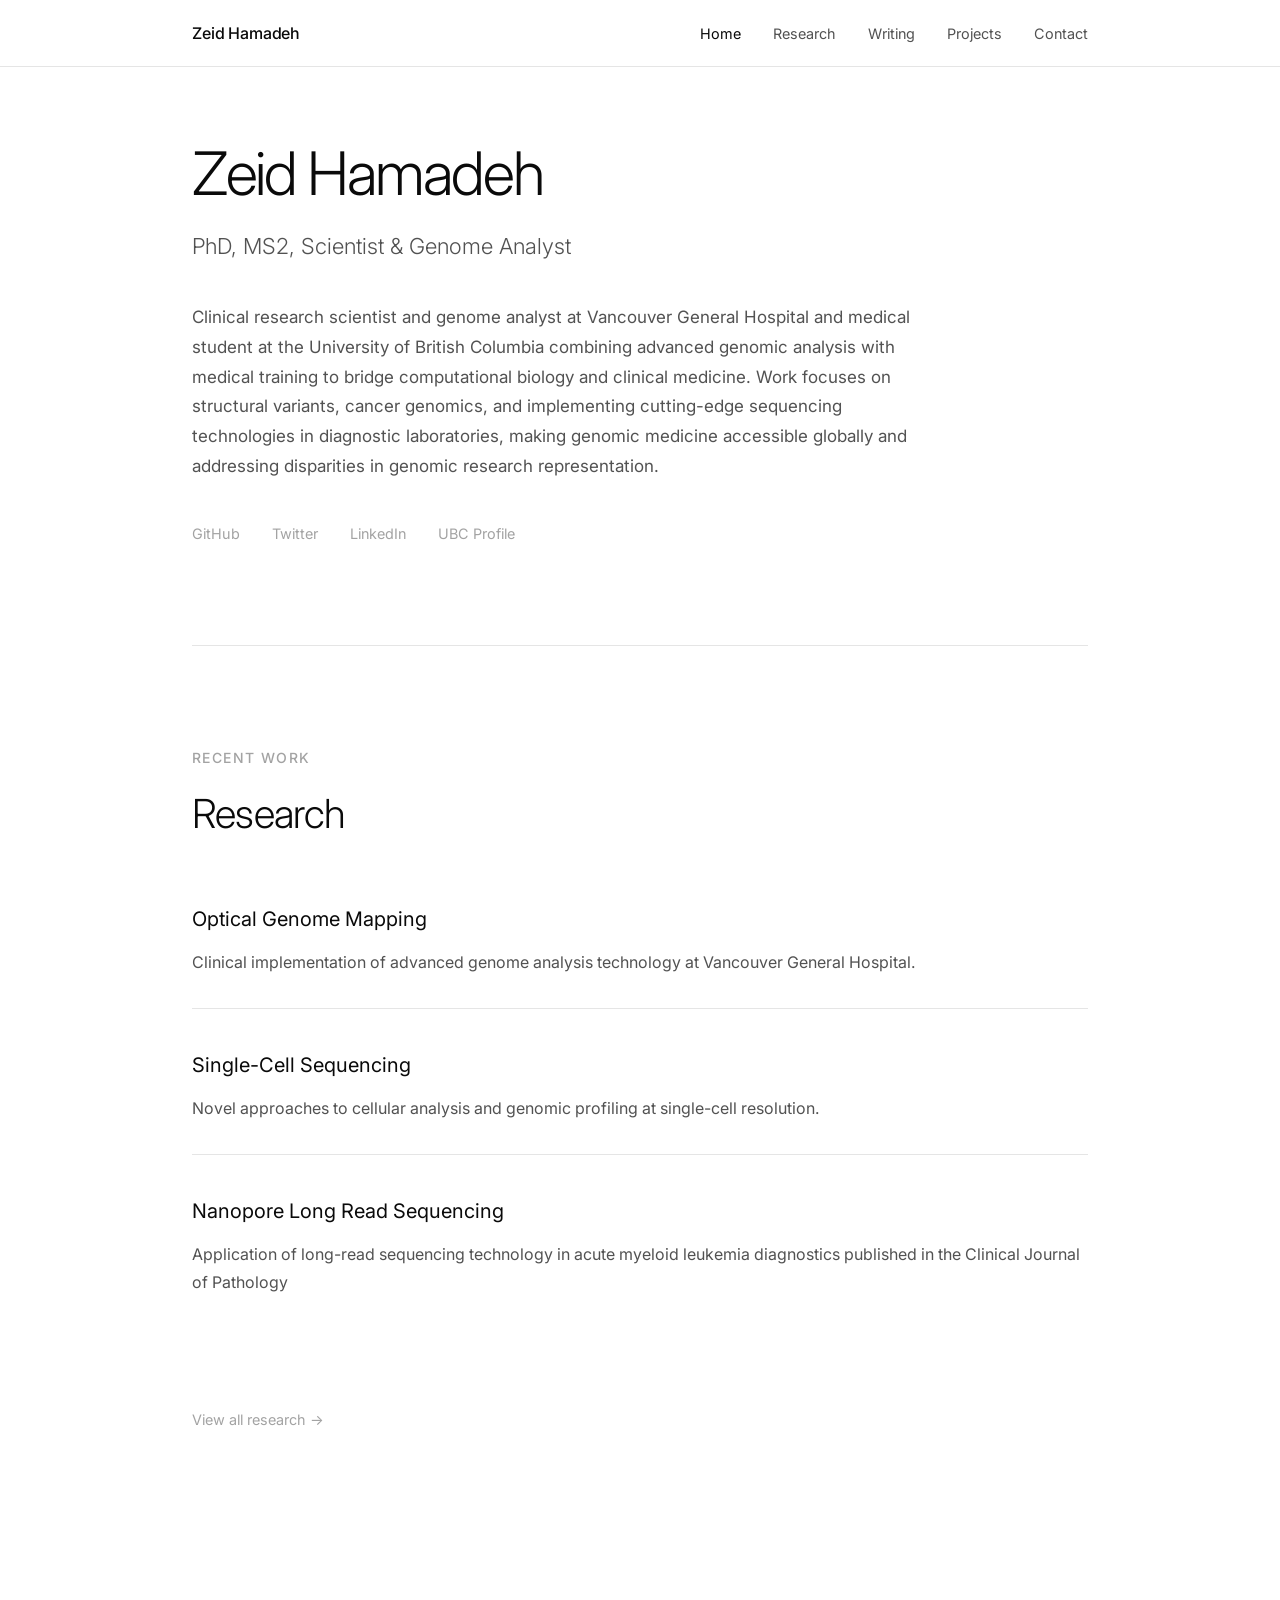
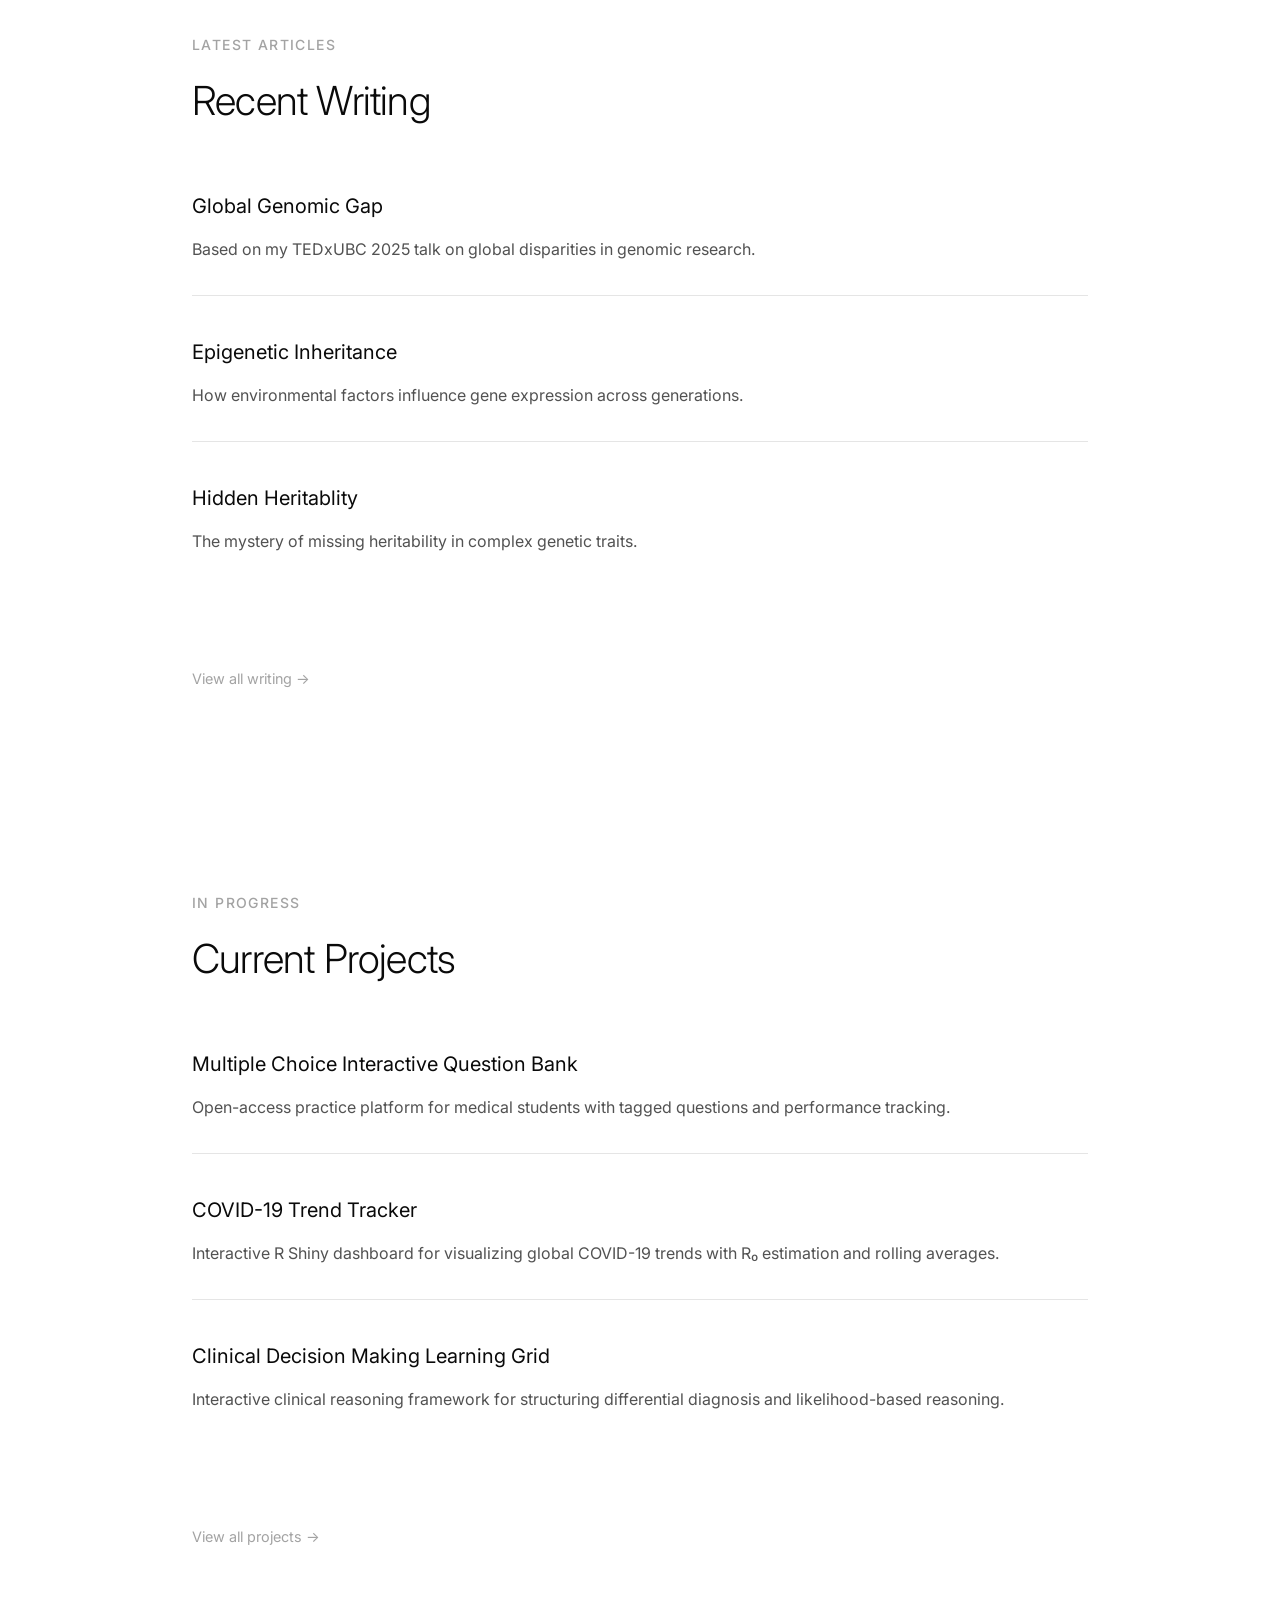
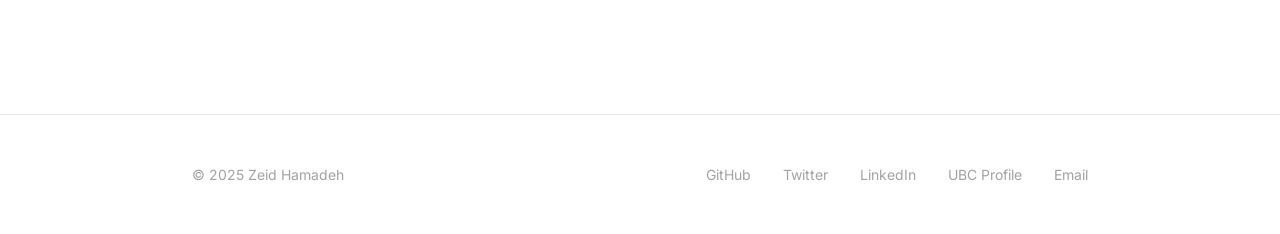
==== index.html @ 9c04bc07 "Publish: add image, citation, pretty URL" ====
<!DOCTYPE html>
<html lang="en">
<head>
    <meta charset="UTF-8">
    <meta name="viewport" content="width=device-width, initial-scale=1.0">
    <title>Zeid Hamadeh - Genomics & Medicine</title>
    <meta name="description" content="PhD, MS2, Clinical Scientist and Genome Analyst">
    
    <link rel="preconnect" href="https://fonts.googleapis.com">
    <link rel="preconnect" href="https://fonts.gstatic.com" crossorigin>
    <link href="https://fonts.googleapis.com/css2?family=Inter:wght@300;400;500;600&display=swap" rel="stylesheet">
    <link rel="icon" type="image/x-icon" href="images/favicon.ico">

    <style>
        * {
            margin: 0;
            padding: 0;
            box-sizing: border-box;
        }

        :root {
            --text-primary: #0a0a0a;
            --text-secondary: #525252;
            --text-tertiary: #a3a3a3;
            --border: #e5e5e5;
            --bg: #ffffff;
            --bg-secondary: #fafafa;
            --accent: #0a0a0a;
        }

        html {
            scroll-behavior: smooth;
        }

        body {
            font-family: 'Inter', -apple-system, BlinkMacSystemFont, sans-serif;
            line-height: 1.65;
            color: var(--text-primary);
            background: var(--bg);
            -webkit-font-smoothing: antialiased;
        }

        ::selection {
            background: var(--text-primary);
            color: var(--bg);
        }

        /* Navigation */
        nav {
            position: fixed;
            top: 0;
            width: 100%;
            background: rgba(255, 255, 255, 0.9);
            backdrop-filter: blur(20px);
            border-bottom: 1px solid var(--border);
            z-index: 1000;
            transition: all 0.3s ease;
        }

        .nav-container {
            max-width: 960px;
            margin: 0 auto;
            padding: 1.25rem 2rem;
            display: flex;
            justify-content: space-between;
            align-items: center;
        }

        .logo {
            font-weight: 500;
            font-size: 1rem;
            color: var(--text-primary);
            text-decoration: none;
            letter-spacing: -0.01em;
            opacity: 0;
            transition: opacity 0.3s ease;
        }

        .logo.visible {
            opacity: 1;
        }

        .nav-links {
            display: flex;
            gap: 2rem;
            list-style: none;
        }

        .nav-links a {
            color: var(--text-secondary);
            text-decoration: none;
            font-size: 0.9rem;
            font-weight: 400;
            transition: color 0.2s ease;
        }

        .nav-links a:hover,
        .nav-links a.active {
            color: var(--text-primary);
        }

        /* Container */
        .container {
            max-width: 960px;
            margin: 0 auto;
            padding: 0 2rem;
        }

        /* Page Views */
        .page {
            display: none;
        }

        .page.active {
            display: block;
        }

        /* Hero */
        .hero {
            padding: 140px 0 100px;
            border-bottom: 1px solid var(--border);
        }

        .hero h1 {
            font-size: 3.75rem;
            font-weight: 300;
            line-height: 1.1;
            margin-bottom: 1.5rem;
            letter-spacing: -0.04em;
            color: var(--text-primary);
        }

        .hero .subtitle {
            font-size: 1.375rem;
            color: var(--text-secondary);
            font-weight: 300;
            margin-bottom: 2.5rem;
            line-height: 1.5;
        }

        .hero .bio {
            font-size: 1.0625rem;
            color: var(--text-secondary);
            line-height: 1.75;
            max-width: 720px;
        }

        .hero .bio p {
            margin-bottom: 1.25rem;
        }

        /* Links */
        .links {
            margin-top: 2.5rem;
            display: flex;
            gap: 2rem;
            flex-wrap: wrap;
        }

        .links a {
            color: var(--text-tertiary);
            text-decoration: none;
            font-size: 0.9rem;
            font-weight: 400;
            transition: color 0.2s ease;
            position: relative;
        }

        .links a::after {
            content: '';
            position: absolute;
            bottom: -2px;
            left: 0;
            width: 0;
            height: 1px;
            background: var(--text-primary);
            transition: width 0.2s ease;
        }

        .links a:hover {
            color: var(--text-primary);
        }

        .links a:hover::after {
            width: 100%;
        }

        /* Section */
        .section {
            padding: 100px 0;
        }

        .section-header {
            margin-bottom: 3.5rem;
        }

        .section-title {
            font-size: 0.875rem;
            font-weight: 500;
            text-transform: uppercase;
            letter-spacing: 0.1em;
            color: var(--text-tertiary);
            margin-bottom: 0.75rem;
        }

        .section-subtitle {
            font-size: 2.5rem;
            font-weight: 300;
            color: var(--text-primary);
            letter-spacing: -0.02em;
        }

        /* Items List */
        .items-list {
            display: flex;
            flex-direction: column;
            gap: 4rem;
        }

        .item {
            padding-bottom: 3rem;
            border-bottom: 1px solid var(--border);
        }

        .item:last-child {
            border-bottom: none;
        }

        .item-meta {
            font-size: 0.8125rem;
            color: var(--text-tertiary);
            margin-bottom: 1rem;
            font-weight: 500;
            letter-spacing: 0.02em;
        }

        .item h3 {
            font-size: 1.5rem;
            font-weight: 400;
            margin-bottom: 1rem;
            letter-spacing: -0.01em;
        }

        .item h3 a {
            color: var(--text-primary);
            text-decoration: none;
            transition: color 0.2s ease;
        }

        .item h3 a:hover {
            color: var(--text-secondary);
        }

        .item p {
            color: var(--text-secondary);
            line-height: 1.75;
            margin-bottom: 0.75rem;
        }

        .additional-info {
            color: var(--text-tertiary);
            font-size: 0.9375rem;
        }

        /* Media embeds */
        .project-media {
            margin-top: 1.5rem;
            display: flex;
            flex-direction: column;
            gap: 1rem;
        }

        .project-media img {
            width: 100%;
            max-width: 100%;
            height: auto;
            border: 1px solid var(--border);
            border-radius: 4px;
        }

        .project-media video {
            width: 100%;
            max-width: 100%;
            border: 1px solid var(--border);
            border-radius: 4px;
        }

        .media-link {
            display: inline-block;
            color: var(--text-tertiary);
            text-decoration: none;
            font-size: 0.875rem;
            margin-top: 0.5rem;
            transition: color 0.2s ease;
        }

        .media-link:hover {
            color: var(--text-primary);
        }

        /* Preview List */
        .preview-list {
            display: flex;
            flex-direction: column;
            gap: 2.5rem;
            margin-bottom: 3rem;
        }

        .preview-item {
            padding-bottom: 2rem;
            border-bottom: 1px solid var(--border);
        }

        .preview-item:last-child {
            border-bottom: none;
        }

        .preview-item h3 {
            font-size: 1.25rem;
            font-weight: 400;
            margin-bottom: 0.75rem;
        }

        .preview-item h3 a {
            color: var(--text-primary);
            text-decoration: none;
            transition: color 0.2s ease;
        }

        .preview-item h3 a:hover {
            color: var(--text-secondary);
        }

        .preview-item p {
            color: var(--text-secondary);
            line-height: 1.75;
        }

        .view-all {
            display: inline-block;
            color: var(--text-tertiary);
            text-decoration: none;
            font-size: 0.9rem;
            transition: color 0.2s ease;
            margin-top: 2rem;
        }

        .view-all:hover {
            color: var(--text-primary);
        }

        /* Footer */
        footer {
            border-top: 1px solid var(--border);
            padding: 3rem 0;
            margin-top: 4rem;
        }

        footer .container {
            display: flex;
            justify-content: space-between;
            align-items: center;
        }

        footer p {
            color: var(--text-tertiary);
            font-size: 0.875rem;
        }

        .footer-links {
            display: flex;
            gap: 2rem;
        }

        .footer-links a {
            color: var(--text-tertiary);
            text-decoration: none;
            font-size: 0.875rem;
            transition: color 0.2s ease;
        }

        .footer-links a:hover {
            color: var(--text-primary);
        }

        /* Responsive */
        @media (max-width: 768px) {
            .nav-container {
                flex-direction: column;
                gap: 1rem;
            }

            .hero h1 {
                font-size: 2.5rem;
            }

            .hero .subtitle {
                font-size: 1.125rem;
            }

            .section-subtitle {
                font-size: 2rem;
            }

            footer .container {
                flex-direction: column;
                gap: 1.5rem;
                text-align: center;
            }

            .footer-links {
                flex-wrap: wrap;
                justify-content: center;
            }
        }
    </style>
</head>
<body>
    <!-- Navigation -->
    <nav>
        <div class="nav-container">
            <a href="#" onclick="showPage('home')" class="logo" id="navLogo">Zeid Hamadeh</a>
            <ul class="nav-links">
                <li><a href="#" onclick="showPage('home')" class="active">Home</a></li>
                <li><a href="#" onclick="showPage('research')">Research</a></li>
                <li><a href="#" onclick="showPage('writing')">Writing</a></li>
                <li><a href="#" onclick="showPage('projects')">Projects</a></li>
                <li><a href="mailto:zeid.hamadeh@vch.ca">Contact</a></li>
            </ul>
        </div>
    </nav>

    <!-- Home Page -->
    <div id="homePage" class="page active">
        <div class="container">
            <section class="hero">
                <h1 id="mainTitle">Zeid Hamadeh</h1>
                <p class="subtitle">PhD, MS2, Scientist & Genome Analyst</p>
                
                <div class="bio">
                    <p>Clinical research scientist and genome analyst at Vancouver General Hospital and medical student at the University of British Columbia combining advanced genomic analysis with medical training to bridge computational biology and clinical medicine. Work focuses on structural variants, cancer genomics, and implementing cutting-edge sequencing technologies in diagnostic laboratories, making genomic medicine accessible globally and addressing disparities in genomic research representation.</p>
                </div>

                <div class="links">
                    <a href="https://github.com/zhamadeh" target="_blank">GitHub</a>
                    <a href="https://twitter.com/hamadeh_zeid" target="_blank">Twitter</a>
                    <a href="https://www.linkedin.com/in/zeid-hamadeh-0aa0a4137/" target="_blank">LinkedIn</a>
                    <a href="https://pathology.ubc.ca/2024/02/27/hamadeh-zeid/" target="_blank">UBC Profile</a>
                </div>
            </section>

            <section class="section">
                <div class="section-header">
                    <div class="section-title">Recent Work</div>
                    <h2 class="section-subtitle">Research</h2>
                </div>

                <div class="preview-list">
                    <div class="preview-item">
                        <h3><a href="projects/ogm-acute-leukemia.html">Optical Genome Mapping</a></h3>
                        <p>Clinical implementation of advanced genome analysis technology at Vancouver General Hospital.</p>
                    </div>
                    <div class="preview-item">
                        <h3><a href="projects/single-cell-sequencing.html">Single-Cell Sequencing</a></h3>
                        <p>Novel approaches to cellular analysis and genomic profiling at single-cell resolution.</p>
                    </div>
                    <div class="preview-item">
                        <h3><a href="https://www.flipbookserver.com/CJP-16-3" target="_blank">Nanopore Long Read Sequencing</a></h3>
                        <p>Application of long-read sequencing technology in acute myeloid leukemia diagnostics published in the Clinical Journal of Pathology</p>
                    </div>
                </div>

                <a href="#" onclick="showPage('research')" class="view-all">View all research →</a>
            </section>

            <section class="section">
                <div class="section-header">
                    <div class="section-title">Latest Articles</div>
                    <h2 class="section-subtitle">Recent Writing</h2>
                </div>

                <div class="preview-list">
                    <div class="preview-item">
                        <h3><a href="writing/global-genomic-gap.html">Global Genomic Gap</a></h3>
                        <p>Based on my TEDxUBC 2025 talk on global disparities in genomic research.</p>
                    </div>
                    <div class="preview-item">
                        <h3><a href="writing/epigenetic-inheritance.html">Epigenetic Inheritance</a></h3>
                        <p>How environmental factors influence gene expression across generations.</p>
                    </div>
                    <div class="preview-item">
                        <h3><a href="writing/hidden-heritability.html">Hidden Heritablity</a></h3>
                        <p>The mystery of missing heritability in complex genetic traits.</p>
                    </div>
                </div>

                <a href="#" onclick="showPage('writing')" class="view-all">View all writing →</a>
            </section>

            <section class="section">
                <div class="section-header">
                    <div class="section-title">In Progress</div>
                    <h2 class="section-subtitle">Current Projects</h2>
                </div>

                <div class="preview-list">
                    <div class="preview-item">
                        <h3><a href="#" onclick="showPage('projects')">Multiple Choice Interactive Question Bank</a></h3>
                        <p>Open-access practice platform for medical students with tagged questions and performance tracking.</p>
                    </div>

                    <div class="preview-item">
                        <h3><a href="#" onclick="showPage('projects')">COVID-19 Trend Tracker</a></h3>
                        <p>Interactive R Shiny dashboard for visualizing global COVID-19 trends with R₀ estimation and rolling averages.</p>
                    </div>

                    <div class="preview-item">
                        <h3><a href="#" onclick="showPage('projects')">Clinical Decision Making Learning Grid</a></h3>
                        <p>Interactive clinical reasoning framework for structuring differential diagnosis and likelihood-based reasoning.</p>
                    </div>
                </div>

                <a href="#" onclick="showPage('projects')" class="view-all">View all projects →</a>
            </section>

        </div>
    </div>

    <!-- Research Page -->
    <div id="researchPage" class="page">
        <div class="container">
            <section class="section">
                <div class="section-header">
                    <div class="section-title">Publications</div>
                    <h2 class="section-subtitle">Research</h2>
                </div>

                <div class="items-list">
                    <div class="item">
                        <div class="item-meta">Clinical Project · Current</div>
                        <h3><a href="projects/ogm-acute-leukemia.html">Optical Genome Mapping</a></h3>
                        <p>Clinical implementation of advanced genome analysis technology for structural variant detection.</p>
                        <p class="additional-info">Leading the clinical integration of optical genome mapping (OGM) technology at Vancouver General Hospital. This cutting-edge approach enables comprehensive detection of structural variants, providing insights that traditional sequencing methods may miss in cancer diagnostics and genetic disease evaluation.</p>
                    </div>

                    <div class="item">
                        <div class="item-meta">Clinical Journal of Pathology · 2024 </div>
                        <h3><a href="https://www.flipbookserver.com/CJP-16-3" target="_blank">Nanopore Sequencing in AML</a></h3>
                        <p>Application of long-read sequencing technology in acute myeloid leukemia diagnostics.</p>
                        <p class="additional-info">Clinical implementation of nanopore sequencing for rapid detection of genomic alterations in AML, demonstrating potential for real-time diagnostics and treatment planning.</p>
                    </div>

                    <div class="item">
                        <div class="item-meta">Genome Research · 2024</div>
                        <h3><a href="https://pubmed.ncbi.nlm.nih.gov/39638560/" target="_blank">HPV Integration and Cancer Genome Regulation</a></h3>
                        <p>Long-read sequencing of cervical cancer genomes reveals diverse HPV integration architectures and allele-specific effects on gene regulation.</p>
                        <p class="additional-info">
                            This work identifies structural classes of HPV-human genomic rearrangements, shows how integration configuration and methylation status shape local chromatin, and demonstrates widespread cis effects on gene expression surrounding the integrated allele.
                        </p>
                    </div>

                    <div class="item">
                        <div class="item-meta">Cell Reports Methods · 2021</div>
                        <h3><a href="projects/single-cell-sequencing.html">Single-Cell Sequencing</a></h3>
                        <p>Novel approaches to cellular analysis and genomic profiling at single-cell resolution.</p>
                        <p class="additional-info">This work presents innovative methodologies for analyzing genomic data at the single-cell level, enabling more precise characterization of cellular heterogeneity in cancer and other complex diseases.</p>
                    </div>

                    <div class="item">
                        <div class="item-meta">Frontiers in Cell and Developmental Biology · 2020</div>
                        <h3><a href="https://www.frontiersin.org/articles/10.3389/fcell.2020.00324/full" target="_blank">DNA Repair in Hereditary Cancer</a></h3>
                        <p>Investigating mechanisms of genome stability in cancer predisposition syndromes.</p>
                        <p class="additional-info">Research focused on understanding how defects in DNA repair pathways contribute to hereditary cancer susceptibility, with implications for genetic counseling and targeted therapies.</p>
                    </div>

                    <div class="item">
                        <div class="item-meta">Genomics · 2022</div>
                        <h3><a href="https://www.sciencedirect.com/science/article/abs/pii/S1046202322001025" target="_blank">Genome Instability in Cancer</a></h3>
                        <p>Understanding genomic alterations driving cancer development and progression.</p>
                        <p class="additional-info">Comprehensive analysis of chromosomal instability patterns in cancer genomes, identifying key mechanisms that drive tumor evolution and therapeutic resistance.</p>
                    </div>

                    <div class="item">
                        <div class="item-meta">PhD Thesis · UBC · 2024</div>
                        <h3><a href="https://open.library.ubc.ca/soa/cIRcle/collections/ubctheses/24/items/1.0421419" target="_blank">
                                The Role of RECQL5 Helicase in Suppressing Genome Instability</a></h3>
                        <p>Investigating how loss of RECQL5 leads to increased genome instability through elevated sister chromatid exchanges and double-strand breaks.</p>
                        <p class="additional-info">
                            Demonstrates that RECQL5 prevents inappropriate recombination at G-quadruplex–rich transcribed genomic regions.
                        </p>
                    </div>

                </div>
            </section>
        </div>
    </div>

    <!-- Writing Page -->
    <div id="writingPage" class="page">
        <div class="container">
            <section class="section">
                <div class="section-header">
                    <div class="section-title">Articles</div>
                    <h2 class="section-subtitle">Science Writing</h2>
                </div>

                <div class="items-list">
                    <div class="item">
                        <div class="item-meta">Genomics · Global Health · TEDxUBC 2025</div>
                        <h3><a href="writing/global-genomic-gap.html">Global Genomic Gap</a></h3>
                        <p>Addressing disparities in genomic research and the need for diverse representation in genetic databases.</p>
                        <p class="additional-info">Based on my TEDxUBC 2025 talk. An exploration of how the lack of diversity in genomic datasets creates health inequities and limits the potential of precision medicine for underrepresented populations worldwide.</p>
                    </div>

                    <div class="item">
                        <div class="item-meta">Epigenetics · Inheritance · 2021</div>
                        <h3><a href="writing/epigenetic-inheritance.html">Epigenetic Inheritance</a></h3>
                        <p>Exploring how environmental factors influence gene expression across generations.</p>
                        <p class="additional-info">A deep dive into transgenerational epigenetic inheritance, examining how environmental exposures can leave lasting molecular marks that affect descendants.</p>
                    </div>

                    <div class="item">
                        <div class="item-meta">Genetics · Heritability · 2020</div>
                        <h3><a href="writing/epigenetic-inheritance.html">Epigenetic Inheritance</a></h3>
                        <p>Unraveling the mystery of missing heritability in complex genetic traits.</p>
                        <p class="additional-info">Investigating why genome-wide association studies often fail to explain the full heritability of complex traits, and what this means for our understanding of genetics.</p>
                    </div>

                    <div class="item">
                        <div class="item-meta">Molecular Biology · 2019</div>
                        <h3><a href="writing/dna-repair.html">DNA Repair</a></h3>
                        <p>Understanding the molecular mechanisms that maintain genome integrity.</p>
                        <p class="additional-info">An overview of DNA repair pathways and their critical role in preventing mutations, aging, and cancer development.</p>
                    </div>

                    <div class="item">
                        <div class="item-meta">Oncology · 2016</div>
                        <h3><a href="writing/cancer.html">Cancer</a></h3>
                        <p>Insights into cancer biology, genomics, and the evolution of malignancies.</p>
                        <p class="additional-info">A comprehensive look at cancer as an evolutionary process, examining how tumors develop, adapt, and resist treatment through genomic changes.</p>
                    </div>
                </div>
            </section>
        </div>
    </div>

    <!-- Projects Page -->
    <div id="projectsPage" class="page">
        <div class="container">
            <section class="section">
                <div class="section-header">
                    <div class="section-title">Development</div>
                    <h2 class="section-subtitle">Projects</h2>
                </div>

                <div class="items-list">
                    <div class="item">
                        <div class="item-meta">Educational Tool · Current</div>
                        <h3><a href="https://med421-midterm-practice-bank.vercel.app" target="_blank">MCQ Question Bank</a></h3>
                        <p>Interactive multiple-choice question bank designed for medical education and exam preparation.</p>
                        <p class="additional-info">A comprehensive web-based platform for creating, organizing, and practicing medical multiple-choice questions. Features include custom question sets, performance tracking, and detailed explanations for each answer. Built to support medical students in their preparation for board examinations and clinical assessments.</p>
                        
                        <div class="project-media">
                            <video controls>
                                <source src="mcq-bank-compressed.mp4" type="video/mp4">
                                Your browser does not support the video tag. <a href="mcq-bank-compressed.mp4">Download video</a>
                            </video>
                            <span class="media-link">Demo video of the MCQ Question Bank interface · <a href="https://med421-midterm-practice-bank.vercel.app" target="_blank">Launch App →</a></span>
                        </div>
                    </div>

                    <div class="item">
                        <div class="item-meta">Data Visualization · R Shiny · 2020</div>
                        <h3><a href="https://zhamadeh.github.io/covid-growth-tracker/" target="_blank">COVID-19 Trend Tracker</a></h3>
                        <p>An interactive Shiny web app built in R to visualize global and country-level COVID-19 trends using WHO / Our World in Data datasets.</p>
                        <p class="additional-info">The dashboard dynamically displays new cases, deaths, and testing trends with rolling averages and per-capita normalization. Features include an R₀ estimator based on user-defined serial intervals and recent growth rates, automatic highlighting of periods with steep case surges, customizable filters for countries, metrics, and time windows, and global baseline comparison for contextual reference. Designed for clarity and accessibility, the app lets users explore how outbreaks evolved over time while keeping visuals clean, responsive, and data-driven.</p>
                        
                        <div class="project-media">
                            <video controls>
                                <source src="covid-tracker.mp4" type="video/mp4">
                                Your browser does not support the video tag. <a href="covid-tracker.mp4">Download video</a>
                            </video>
                            <span class="media-link">Demo video of the COVID-19 Trend Tracker interface · <a href="https://zhamadeh.github.io/covid-growth-tracker/" target="_blank">Launch App →</a></span>
                        </div>
                    </div>

                    <div class="item">
                        <div class="item-meta">Educational Tool · Current</div>
                        <h3><a href="https://cdm-grid.vercel.app" target="_blank">CDM Grid</a></h3>
                        <p>Clinical Decision-Making Grid for systematic differential diagnosis in movement disorders.</p>
                        <p class="additional-info">An interactive diagnostic framework that organizes clinical findings, supporting evidence, and opposing evidence in a structured grid format. This educational tool helps medical students systematically evaluate diagnoses by weighing likelihood scores against supporting and opposing clinical features. Particularly useful for learning about complex cases involving neurological conditions like Parkinson's disease, multiple system atrophy, and stroke.</p>
                        
                        <div class="project-media">
                            <img src="Screenshot 2025-10-22 at 7.16.00 AM.png" alt="CDM Grid interface showing movement disorders diagnosis">
                            <span class="media-link">Screenshot of the CDM Grid interface for movement disorders · <a href="https://cdm-grid.vercel.app" target="_blank">Launch App →</a></span>
                        </div>
                    </div>
                </div>
            </section>
        </div>
    </div>

    <!-- Footer -->
    <footer id="contact">
        <div class="container">
            <p>© 2025 Zeid Hamadeh</p>
            <div class="footer-links">
                <a href="https://github.com/zhamadeh" target="_blank">GitHub</a>
                <a href="https://twitter.com/hamadeh_zeid" target="_blank">Twitter</a>
                <a href="https://www.linkedin.com/in/zeid-hamadeh-0aa0a4137/" target="_blank">LinkedIn</a>
                <a href="https://pathology.ubc.ca/2024/02/27/hamadeh-zeid/" target="_blank">UBC Profile</a>
                <a href="mailto:zeid.hamadeh@vch.ca">Email</a>
            </div>
        </div>
    </footer>

    <script>
        // Show/hide logo based on scroll position
        const navLogo = document.getElementById('navLogo');
        const mainTitle = document.getElementById('mainTitle');

        function handleScroll() {
            if (document.getElementById('homePage').classList.contains('active')) {
                const titleRect = mainTitle.getBoundingClientRect();
                if (titleRect.bottom < 0) {
                    navLogo.classList.add('visible');
                } else {
                    navLogo.classList.remove('visible');
                }
            } else {
                navLogo.classList.add('visible');
            }
        }

        window.addEventListener('scroll', handleScroll);

        // Page navigation
        function showPage(pageName) {
            // Hide all pages
            document.querySelectorAll('.page').forEach(page => {
                page.classList.remove('active');
            });

            // Show selected page
            if (pageName === 'home') {
                document.getElementById('homePage').classList.add('active');
            } else if (pageName === 'research') {
                document.getElementById('researchPage').classList.add('active');
            } else if (pageName === 'writing') {
                document.getElementById('writingPage').classList.add('active');
            } else if (pageName === 'projects') {
                document.getElementById('projectsPage').classList.add('active');
            }

            // Update nav active state
            document.querySelectorAll('.nav-links a').forEach(link => {
                link.classList.remove('active');
            });
            if (event && event.target) {
                event.target.classList.add('active');
            }

            // Scroll to top
            window.scrollTo({ top: 0, behavior: 'smooth' });

            // Trigger scroll handler to show/hide logo
            setTimeout(handleScroll, 100);
        }

        // Initial check
        handleScroll();
    </script>
</body>
</html>
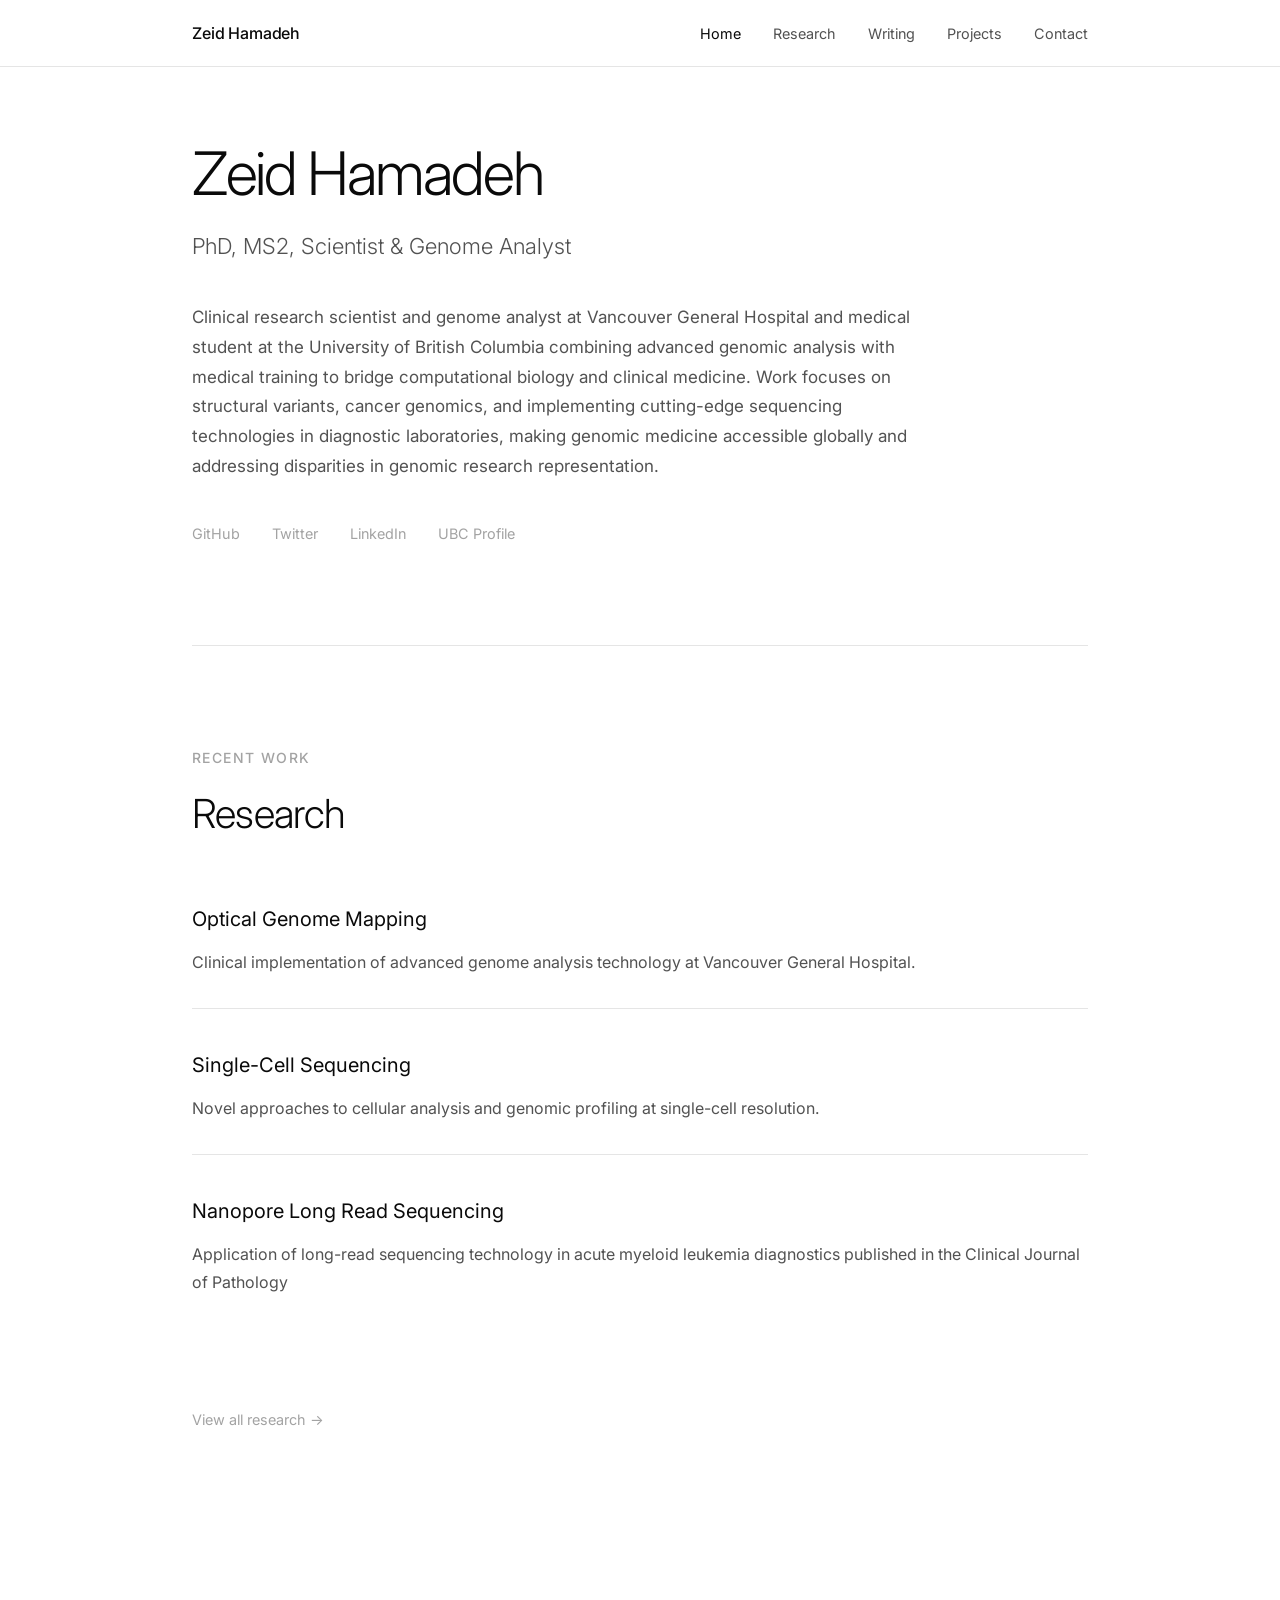
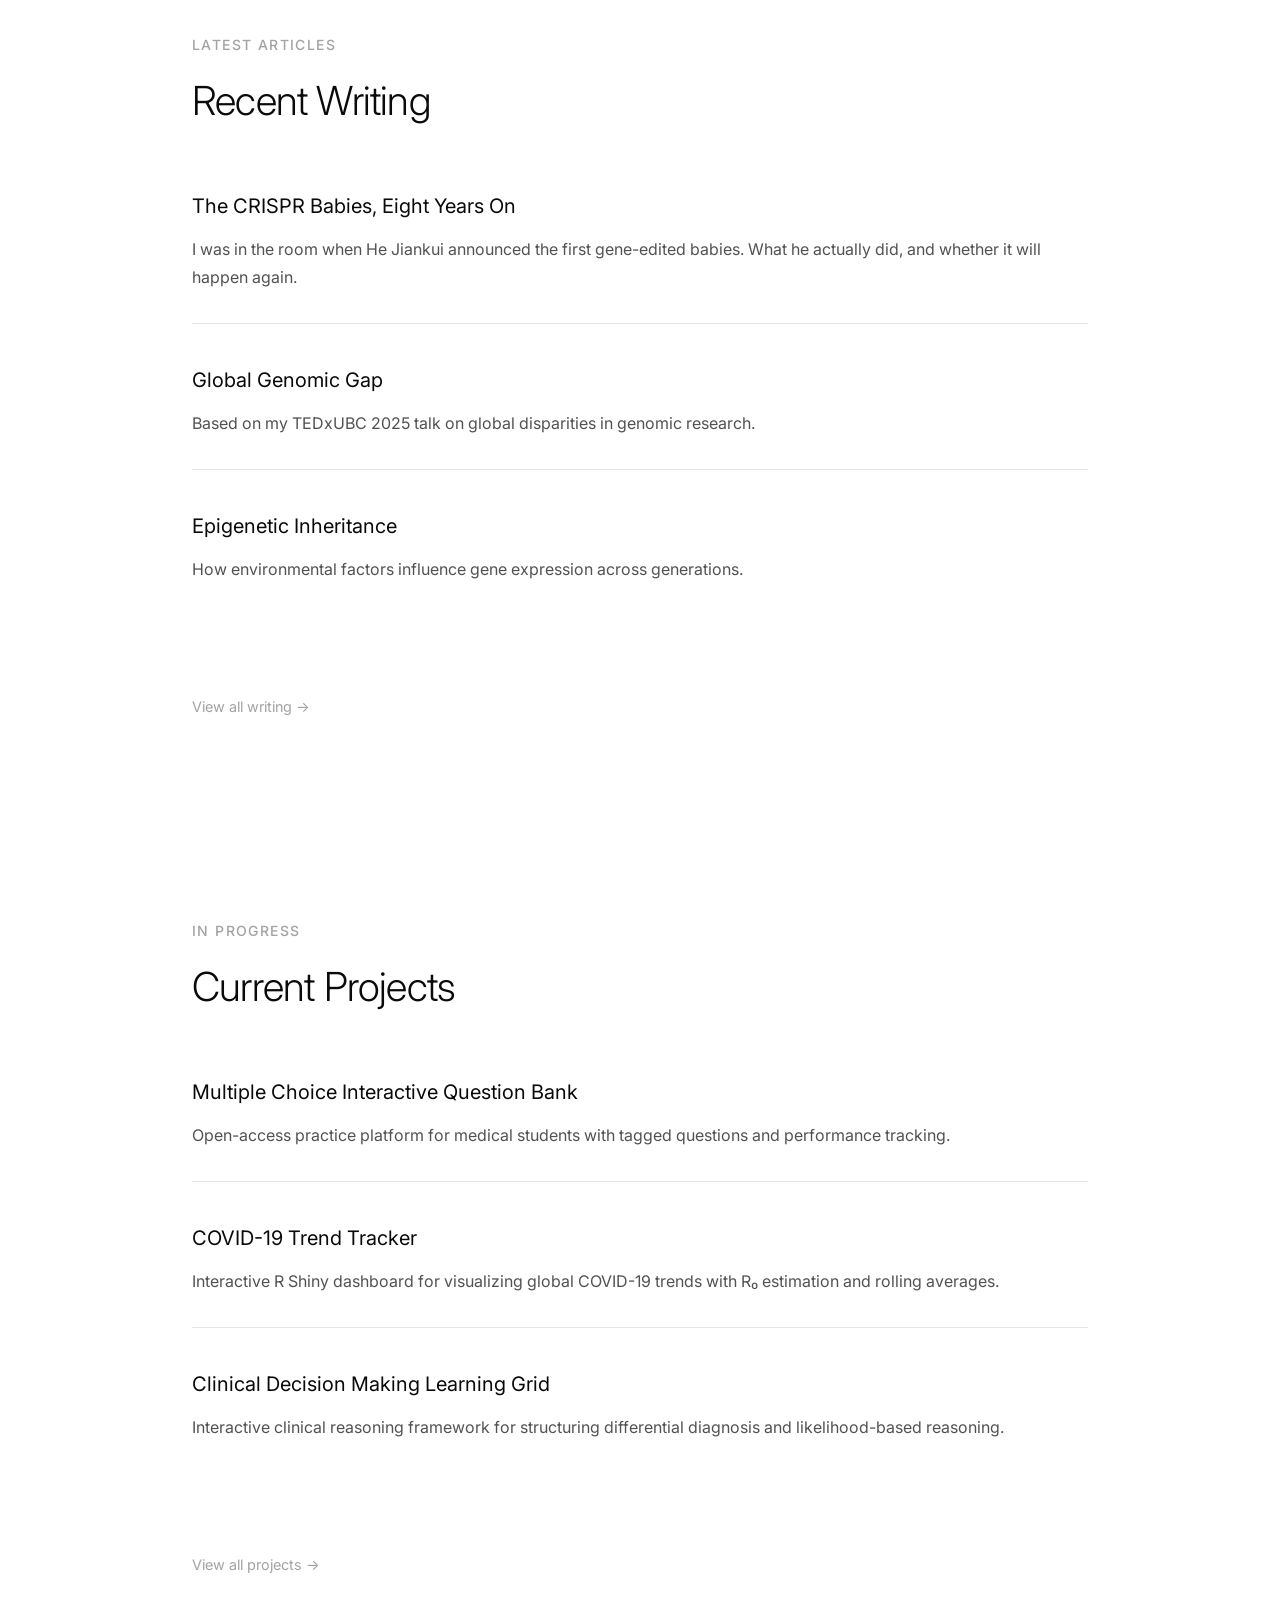
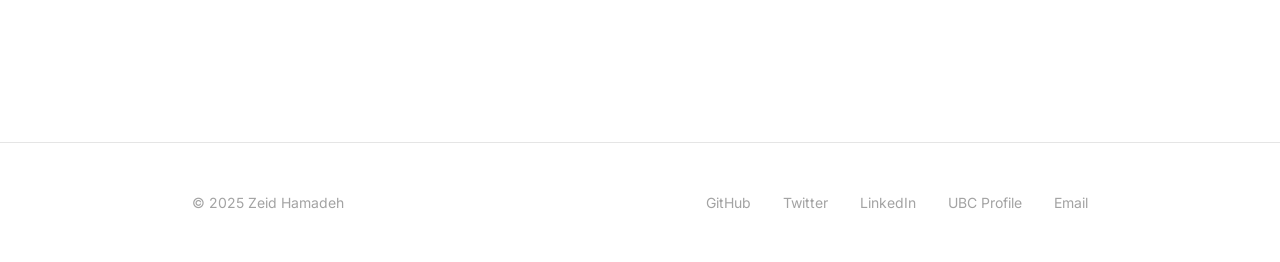
==== commit 5dd2a6a1: "Add CRISPR babies article New writing post on He Jiankui's 2018 germline editing, told from the Hong" ====
--- a/index.html
+++ b/index.html
@@ -425,7 +425,7 @@
                 <li><a href="#" onclick="showPage('research')">Research</a></li>
                 <li><a href="#" onclick="showPage('writing')">Writing</a></li>
                 <li><a href="#" onclick="showPage('projects')">Projects</a></li>
-                <li><a href="mailto:zeid.hamadeh@vch.ca">Contact</a></li>
+                <li><a href="mailto:zeid.hamadeh@ubc.ca">Contact</a></li>
             </ul>
         </div>
     </nav>
@@ -465,7 +465,7 @@
                         <p>Novel approaches to cellular analysis and genomic profiling at single-cell resolution.</p>
                     </div>
                     <div class="preview-item">
-                        <h3><a href="https://www.flipbookserver.com/CJP-16-3" target="_blank">Nanopore Long Read Sequencing</a></h3>
+                        <h3><a href="projects/nanopore-sequencing.html">Nanopore Long Read Sequencing</a></h3>
                         <p>Application of long-read sequencing technology in acute myeloid leukemia diagnostics published in the Clinical Journal of Pathology</p>
                     </div>
                 </div>
@@ -481,16 +481,16 @@
 
                 <div class="preview-list">
                     <div class="preview-item">
+                        <h3><a href="writing/crispr-babies.html">The CRISPR Babies, Eight Years On</a></h3>
+                        <p>I was in the room when He Jiankui announced the first gene-edited babies. What he actually did, and whether it will happen again.</p>
+                    </div>
+                    <div class="preview-item">
                         <h3><a href="writing/global-genomic-gap.html">Global Genomic Gap</a></h3>
                         <p>Based on my TEDxUBC 2025 talk on global disparities in genomic research.</p>
                     </div>
                     <div class="preview-item">
                         <h3><a href="writing/epigenetic-inheritance.html">Epigenetic Inheritance</a></h3>
                         <p>How environmental factors influence gene expression across generations.</p>
-                    </div>
-                    <div class="preview-item">
-                        <h3><a href="writing/hidden-heritability.html">Hidden Heritablity</a></h3>
-                        <p>The mystery of missing heritability in complex genetic traits.</p>
                     </div>
                 </div>
 
@@ -545,7 +545,7 @@
 
                     <div class="item">
                         <div class="item-meta">Clinical Journal of Pathology · 2024 </div>
-                        <h3><a href="https://www.flipbookserver.com/CJP-16-3" target="_blank">Nanopore Sequencing in AML</a></h3>
+                        <h3><a href="projects/nanopore-sequencing.html">Nanopore Sequencing in AML</a></h3>
                         <p>Application of long-read sequencing technology in acute myeloid leukemia diagnostics.</p>
                         <p class="additional-info">Clinical implementation of nanopore sequencing for rapid detection of genomic alterations in AML, demonstrating potential for real-time diagnostics and treatment planning.</p>
                     </div>
@@ -606,6 +606,13 @@
 
                 <div class="items-list">
                     <div class="item">
+                        <div class="item-meta">Genome Editing · Ethics · 2026</div>
+                        <h3><a href="writing/crispr-babies.html">The CRISPR Babies, Eight Years On</a></h3>
+                        <p>What He Jiankui actually did, why it was indefensible, and whether someone will try again.</p>
+                        <p class="additional-info">I was a graduate student in the audience in Hong Kong when He announced the twins. What the edits really were, why there was no medical need for them, and the start-ups now chasing edited babies.</p>
+                    </div>
+
+                    <div class="item">
                         <div class="item-meta">Genomics · Global Health · TEDxUBC 2025</div>
                         <h3><a href="writing/global-genomic-gap.html">Global Genomic Gap</a></h3>
                         <p>Addressing disparities in genomic research and the need for diverse representation in genetic databases.</p>
@@ -621,7 +628,7 @@
 
                     <div class="item">
                         <div class="item-meta">Genetics · Heritability · 2020</div>
-                        <h3><a href="writing/epigenetic-inheritance.html">Epigenetic Inheritance</a></h3>
+                        <h3><a href="writing/hidden-heritability.html">Hidden Heritablity</a></h3>
                         <p>Unraveling the mystery of missing heritability in complex genetic traits.</p>
                         <p class="additional-info">Investigating why genome-wide association studies often fail to explain the full heritability of complex traits, and what this means for our understanding of genetics.</p>
                     </div>
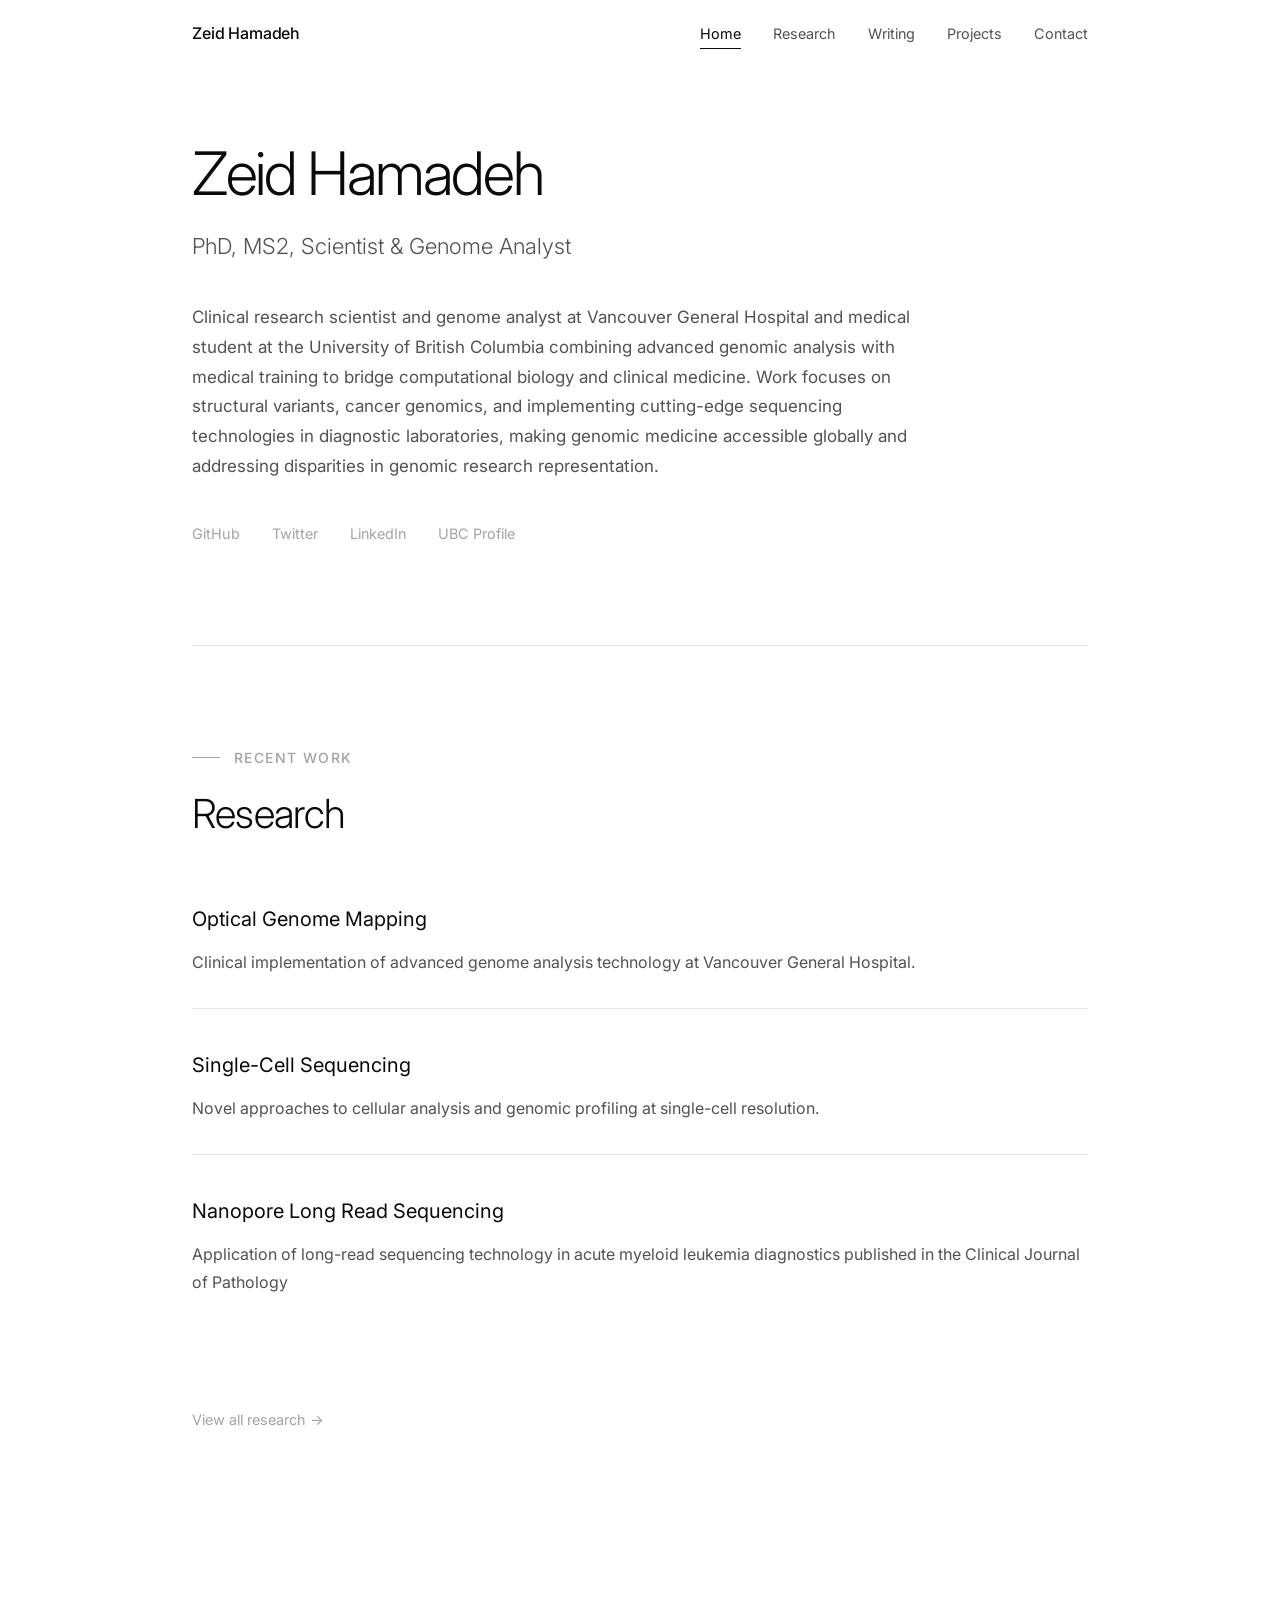
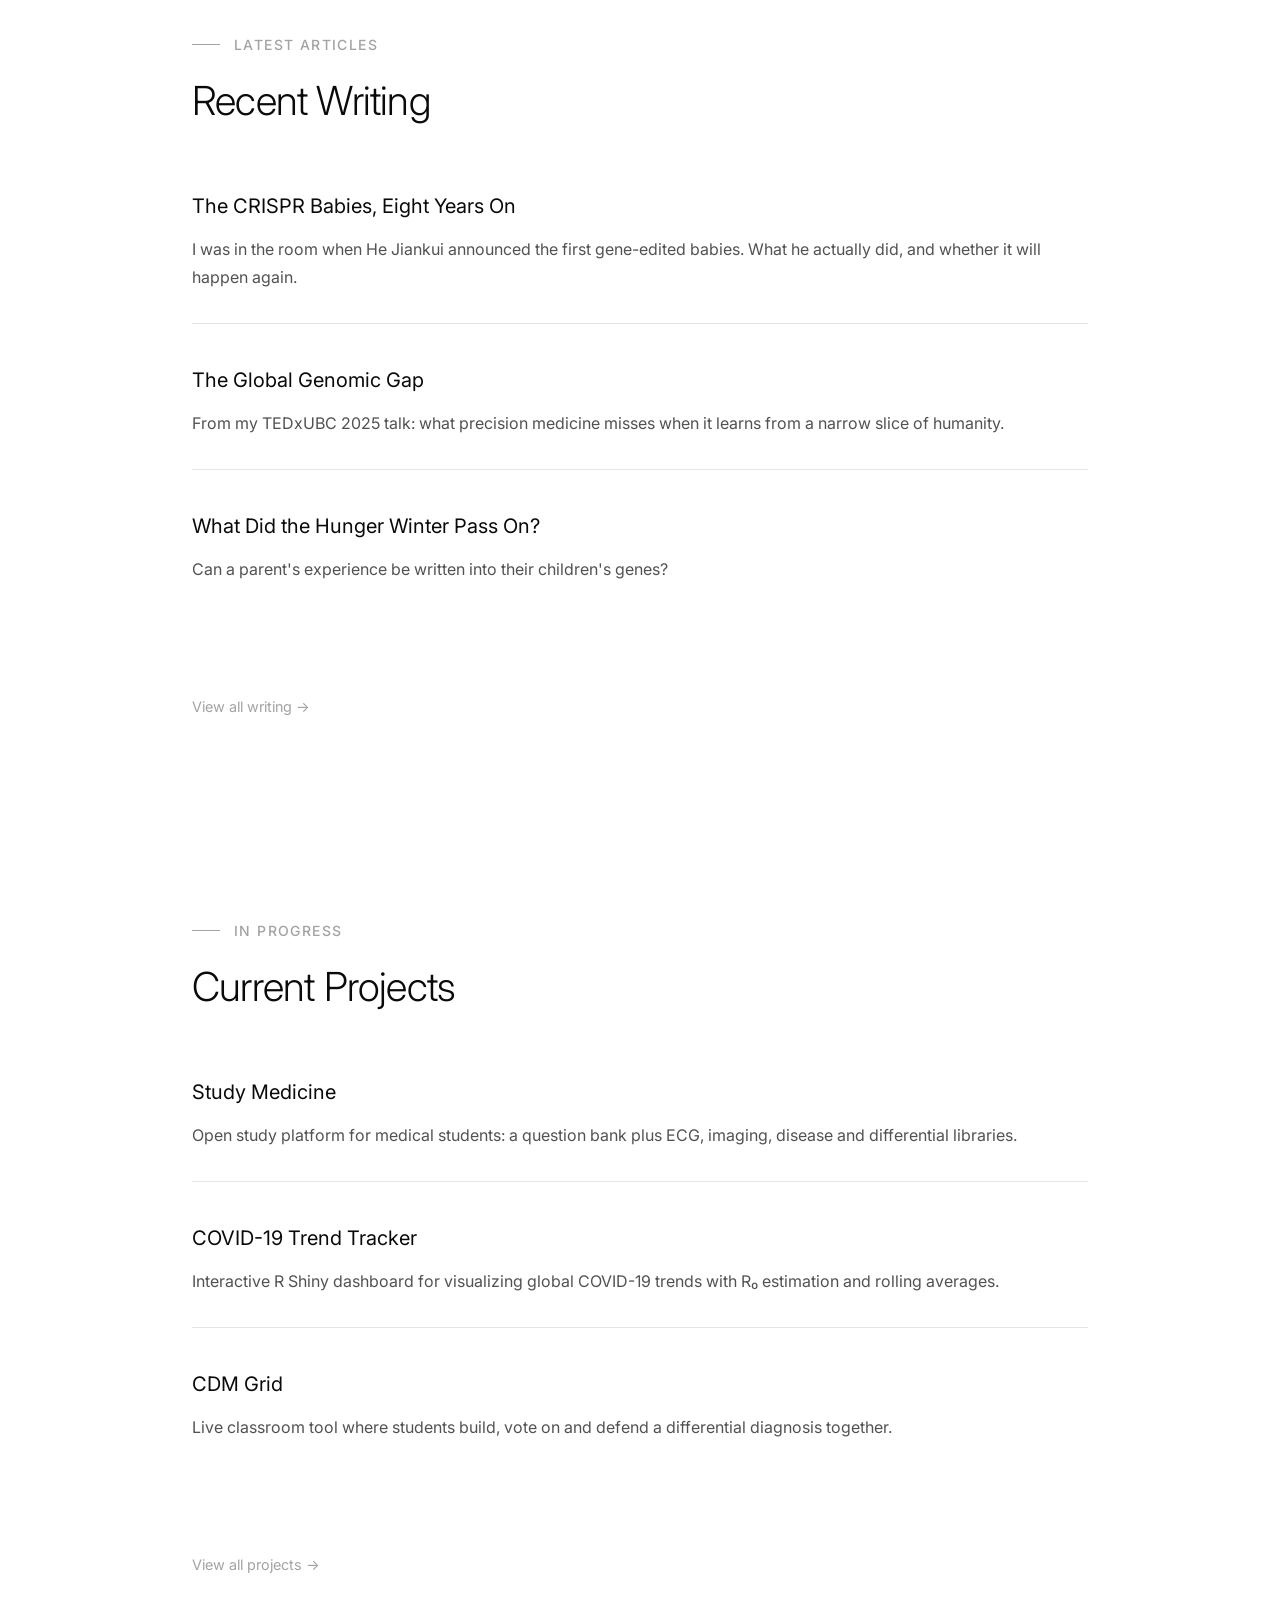
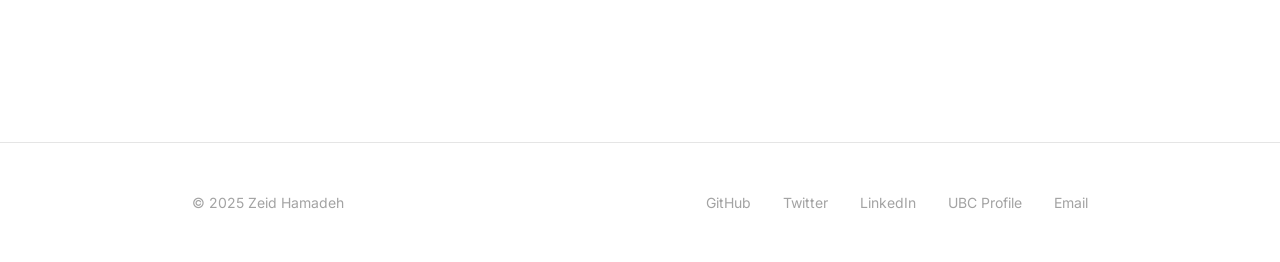
==== commit 5f47b46d: "Add site motion, new project demos, and rewritten science posts - Shared motion layer (assets/css/mo" ====
--- a/index.html
+++ b/index.html
@@ -9,7 +9,9 @@
     <link rel="preconnect" href="https://fonts.googleapis.com">
     <link rel="preconnect" href="https://fonts.gstatic.com" crossorigin>
     <link href="https://fonts.googleapis.com/css2?family=Inter:wght@300;400;500;600&display=swap" rel="stylesheet">
-    <link rel="icon" type="image/x-icon" href="images/favicon.ico">
+    <link rel="icon" type="image/x-icon" href="image/favicon.ico">
+    <link rel="stylesheet" href="assets/css/motion.css">
+    <script src="assets/js/motion.js" defer></script>
 
     <style>
         * {
@@ -285,6 +287,34 @@
             border-radius: 4px;
         }
 
+        /* Desktop recording with a phone recording overlapping its corner */
+        .device-stack {
+            position: relative;
+            margin-bottom: 2.5rem;
+        }
+
+        .device-stack .device-desktop {
+            display: block;
+        }
+
+        .device-phone {
+            position: absolute;
+            right: 5%;
+            bottom: -2.5rem;
+            width: 21%;
+            padding: clamp(3px, 0.6vw, 6px);
+            background: #0a0a0a;
+            border-radius: clamp(14px, 3.2vw, 30px);
+            box-shadow: 0 24px 48px -16px rgba(0, 0, 0, 0.35), 0 0 0 1px rgba(0, 0, 0, 0.08);
+            overflow: hidden;
+        }
+
+        .project-media .device-phone video {
+            display: block;
+            border: none;
+            border-radius: clamp(11px, 2.7vw, 25px);
+        }
+
         .media-link {
             display: inline-block;
             color: var(--text-tertiary);
@@ -398,6 +428,12 @@
                 font-size: 1.125rem;
             }
 
+            .device-phone {
+                width: 28%;
+                right: 3%;
+                bottom: -1.75rem;
+            }
+
             .section-subtitle {
                 font-size: 2rem;
             }
@@ -419,12 +455,12 @@
     <!-- Navigation -->
     <nav>
         <div class="nav-container">
-            <a href="#" onclick="showPage('home')" class="logo" id="navLogo">Zeid Hamadeh</a>
+            <a href="#home" class="logo" id="navLogo">Zeid Hamadeh</a>
             <ul class="nav-links">
-                <li><a href="#" onclick="showPage('home')" class="active">Home</a></li>
-                <li><a href="#" onclick="showPage('research')">Research</a></li>
-                <li><a href="#" onclick="showPage('writing')">Writing</a></li>
-                <li><a href="#" onclick="showPage('projects')">Projects</a></li>
+                <li><a href="#home" class="active">Home</a></li>
+                <li><a href="#research">Research</a></li>
+                <li><a href="#writing">Writing</a></li>
+                <li><a href="#projects">Projects</a></li>
                 <li><a href="mailto:zeid.hamadeh@ubc.ca">Contact</a></li>
             </ul>
         </div>
@@ -470,7 +506,7 @@
                     </div>
                 </div>
 
-                <a href="#" onclick="showPage('research')" class="view-all">View all research →</a>
+                <a href="#research" class="view-all">View all research →</a>
             </section>
 
             <section class="section">
@@ -485,16 +521,16 @@
                         <p>I was in the room when He Jiankui announced the first gene-edited babies. What he actually did, and whether it will happen again.</p>
                     </div>
                     <div class="preview-item">
-                        <h3><a href="writing/global-genomic-gap.html">Global Genomic Gap</a></h3>
-                        <p>Based on my TEDxUBC 2025 talk on global disparities in genomic research.</p>
+                        <h3><a href="global-genomic-gap/">The Global Genomic Gap</a></h3>
+                        <p>From my TEDxUBC 2025 talk: what precision medicine misses when it learns from a narrow slice of humanity.</p>
                     </div>
                     <div class="preview-item">
-                        <h3><a href="writing/epigenetic-inheritance.html">Epigenetic Inheritance</a></h3>
-                        <p>How environmental factors influence gene expression across generations.</p>
-                    </div>
-                </div>
-
-                <a href="#" onclick="showPage('writing')" class="view-all">View all writing →</a>
+                        <h3><a href="writing/epigenetic-inheritance.html">What Did the Hunger Winter Pass On?</a></h3>
+                        <p>Can a parent's experience be written into their children's genes?</p>
+                    </div>
+                </div>
+
+                <a href="#writing" class="view-all">View all writing →</a>
             </section>
 
             <section class="section">
@@ -505,22 +541,22 @@
 
                 <div class="preview-list">
                     <div class="preview-item">
-                        <h3><a href="#" onclick="showPage('projects')">Multiple Choice Interactive Question Bank</a></h3>
-                        <p>Open-access practice platform for medical students with tagged questions and performance tracking.</p>
+                        <h3><a href="#projects">Study Medicine</a></h3>
+                        <p>Open study platform for medical students: a question bank plus ECG, imaging, disease and differential libraries.</p>
                     </div>
 
                     <div class="preview-item">
-                        <h3><a href="#" onclick="showPage('projects')">COVID-19 Trend Tracker</a></h3>
+                        <h3><a href="#projects">COVID-19 Trend Tracker</a></h3>
                         <p>Interactive R Shiny dashboard for visualizing global COVID-19 trends with R₀ estimation and rolling averages.</p>
                     </div>
 
                     <div class="preview-item">
-                        <h3><a href="#" onclick="showPage('projects')">Clinical Decision Making Learning Grid</a></h3>
-                        <p>Interactive clinical reasoning framework for structuring differential diagnosis and likelihood-based reasoning.</p>
-                    </div>
-                </div>
-
-                <a href="#" onclick="showPage('projects')" class="view-all">View all projects →</a>
+                        <h3><a href="#projects">CDM Grid</a></h3>
+                        <p>Live classroom tool where students build, vote on and defend a differential diagnosis together.</p>
+                    </div>
+                </div>
+
+                <a href="#projects" class="view-all">View all projects →</a>
             </section>
 
         </div>
@@ -614,37 +650,37 @@
 
                     <div class="item">
                         <div class="item-meta">Genomics · Global Health · TEDxUBC 2025</div>
-                        <h3><a href="writing/global-genomic-gap.html">Global Genomic Gap</a></h3>
-                        <p>Addressing disparities in genomic research and the need for diverse representation in genetic databases.</p>
-                        <p class="additional-info">Based on my TEDxUBC 2025 talk. An exploration of how the lack of diversity in genomic datasets creates health inequities and limits the potential of precision medicine for underrepresented populations worldwide.</p>
-                    </div>
-
-                    <div class="item">
-                        <div class="item-meta">Epigenetics · Inheritance · 2021</div>
-                        <h3><a href="writing/epigenetic-inheritance.html">Epigenetic Inheritance</a></h3>
-                        <p>Exploring how environmental factors influence gene expression across generations.</p>
-                        <p class="additional-info">A deep dive into transgenerational epigenetic inheritance, examining how environmental exposures can leave lasting molecular marks that affect descendants.</p>
-                    </div>
-
-                    <div class="item">
-                        <div class="item-meta">Genetics · Heritability · 2020</div>
-                        <h3><a href="writing/hidden-heritability.html">Hidden Heritablity</a></h3>
-                        <p>Unraveling the mystery of missing heritability in complex genetic traits.</p>
-                        <p class="additional-info">Investigating why genome-wide association studies often fail to explain the full heritability of complex traits, and what this means for our understanding of genetics.</p>
-                    </div>
-
-                    <div class="item">
-                        <div class="item-meta">Molecular Biology · 2019</div>
-                        <h3><a href="writing/dna-repair.html">DNA Repair</a></h3>
-                        <p>Understanding the molecular mechanisms that maintain genome integrity.</p>
-                        <p class="additional-info">An overview of DNA repair pathways and their critical role in preventing mutations, aging, and cancer development.</p>
-                    </div>
-
-                    <div class="item">
-                        <div class="item-meta">Oncology · 2016</div>
-                        <h3><a href="writing/cancer.html">Cancer</a></h3>
-                        <p>Insights into cancer biology, genomics, and the evolution of malignancies.</p>
-                        <p class="additional-info">A comprehensive look at cancer as an evolutionary process, examining how tumors develop, adapt, and resist treatment through genomic changes.</p>
+                        <h3><a href="global-genomic-gap/">The Global Genomic Gap</a></h3>
+                        <p>Precision medicine was built on a narrow slice of humanity. What that costs, and who is closing the gap.</p>
+                        <p class="additional-info">Adapted from my TEDxUBC talk. A patient report full of uncertain variants, a disease found only by studying Ethiopian families, and the new references being built from diverse genomes.</p>
+                    </div>
+
+                    <div class="item">
+                        <div class="item-meta">Epigenetics · Inheritance · Updated 2026</div>
+                        <h3><a href="writing/epigenetic-inheritance.html">What Did the Hunger Winter Pass On?</a></h3>
+                        <p>Can a parent's experience be written into their children's genes? The evidence so far.</p>
+                        <p class="additional-info">Children conceived during the 1944–45 Dutch famine carried its mark for sixty years. Whether that mark reaches their grandchildren is a harder question than it looks.</p>
+                    </div>
+
+                    <div class="item">
+                        <div class="item-meta">Genetics · Heritability · Updated 2026</div>
+                        <h3><a href="writing/hidden-heritability.html">Where Did the Heritability Go?</a></h3>
+                        <p>Height is mostly genetic. For a decade, nobody could find the genes.</p>
+                        <p class="additional-info">How the missing heritability problem was largely solved for height, and the two places it is still hiding: non-European genomes and the parts of the genome we couldn't read.</p>
+                    </div>
+
+                    <div class="item">
+                        <div class="item-meta">Molecular Biology · DNA Repair · Updated 2026</div>
+                        <h3><a href="writing/dna-repair.html">The Caretakers</a></h3>
+                        <p>How cells keep their DNA intact, why cancer breaks that system, and what one overlooked helicase does.</p>
+                        <p class="additional-info">From BRCA and PARP inhibitors to my PhD work using single-cell Strand-seq to map where the RECQL5 helicase protects the genome.</p>
+                    </div>
+
+                    <div class="item">
+                        <div class="item-meta">Oncology · Updated 2026</div>
+                        <h3><a href="writing/cancer.html">The Wrong War</a></h3>
+                        <p>Why the battlefield metaphor for cancer misleads us, and what to use instead.</p>
+                        <p class="additional-info">Cancer is evolution inside a single body. What imatinib, tumour heterogeneity and fifty years of mortality data say about the idea of a single cure.</p>
                     </div>
                 </div>
             </section>
@@ -663,16 +699,22 @@
                 <div class="items-list">
                     <div class="item">
                         <div class="item-meta">Educational Tool · Current</div>
-                        <h3><a href="https://med421-midterm-practice-bank.vercel.app" target="_blank">MCQ Question Bank</a></h3>
-                        <p>Interactive multiple-choice question bank designed for medical education and exam preparation.</p>
-                        <p class="additional-info">A comprehensive web-based platform for creating, organizing, and practicing medical multiple-choice questions. Features include custom question sets, performance tracking, and detailed explanations for each answer. Built to support medical students in their preparation for board examinations and clinical assessments.</p>
-                        
+                        <h3><a href="https://www.studymed.ca" target="_blank">Study Medicine</a></h3>
+                        <p>An open study platform for medical students: a question bank alongside reference libraries for ECGs, imaging, diseases and differentials.</p>
+                        <p class="additional-info">Started as a midterm practice bank for my own class and grew from there. Each question comes with a full explanation and shows how other students answered. The libraries let you move from a question to the ECG pattern, X-ray or disease behind it, and the differentials section lays out the causes of each presenting complaint by organ system, acuity or pain pattern.</p>
+
                         <div class="project-media">
-                            <video controls>
-                                <source src="mcq-bank-compressed.mp4" type="video/mp4">
-                                Your browser does not support the video tag. <a href="mcq-bank-compressed.mp4">Download video</a>
-                            </video>
-                            <span class="media-link">Demo video of the MCQ Question Bank interface · <a href="https://med421-midterm-practice-bank.vercel.app" target="_blank">Launch App →</a></span>
+                            <div class="device-stack">
+                                <video class="demo-video device-desktop" autoplay muted loop playsinline preload="metadata" poster="media/studymed-desktop-poster.jpg" aria-label="Study Medicine on desktop: answering an ECG question and reading the explanation">
+                                    <source src="media/studymed-desktop.mp4" type="video/mp4">
+                                </video>
+                                <div class="device-phone">
+                                    <video class="demo-video" autoplay muted loop playsinline preload="metadata" poster="media/studymed-xray-phone-poster.jpg" aria-label="Study Medicine on iPhone: the chest X-ray quiz">
+                                        <source src="media/studymed-xray-phone.mp4" type="video/mp4">
+                                    </video>
+                                </div>
+                            </div>
+                            <span class="media-link">A practice question on desktop, and the chest X-ray quiz on iPhone · <a href="https://www.studymed.ca" target="_blank">Open Study Medicine →</a></span>
                         </div>
                     </div>
 
@@ -693,13 +735,15 @@
 
                     <div class="item">
                         <div class="item-meta">Educational Tool · Current</div>
-                        <h3><a href="https://cdm-grid.vercel.app" target="_blank">CDM Grid</a></h3>
-                        <p>Clinical Decision-Making Grid for systematic differential diagnosis in movement disorders.</p>
-                        <p class="additional-info">An interactive diagnostic framework that organizes clinical findings, supporting evidence, and opposing evidence in a structured grid format. This educational tool helps medical students systematically evaluate diagnoses by weighing likelihood scores against supporting and opposing clinical features. Particularly useful for learning about complex cases involving neurological conditions like Parkinson's disease, multiple system atrophy, and stroke.</p>
-                        
+                        <h3><a href="https://cdm-grid.web.app" target="_blank">CDM Grid</a></h3>
+                        <p>A live classroom tool for working through clinical cases together, one step of the diagnosis at a time.</p>
+                        <p class="additional-info">Students join a session from their phones by scanning a QR code. The class takes a history, examines the patient and orders labs, and each student builds a differential on their own before the answers are merged and voted on. The facilitator then reveals the expert ranking and a must-not-miss checklist, so students can see where their reasoning matched and where it went wrong.</p>
+
                         <div class="project-media">
-                            <img src="Screenshot 2025-10-22 at 7.16.00 AM.png" alt="CDM Grid interface showing movement disorders diagnosis">
-                            <span class="media-link">Screenshot of the CDM Grid interface for movement disorders · <a href="https://cdm-grid.vercel.app" target="_blank">Launch App →</a></span>
+                            <video class="demo-video" autoplay muted loop playsinline preload="metadata" poster="media/cdm-grid-demo-poster.jpg" aria-label="Demo of CDM Grid: a class works through an acute kidney injury case from history to final diagnosis">
+                                <source src="media/cdm-grid-demo.mp4" type="video/mp4">
+                            </video>
+                            <span class="media-link">An acute kidney injury case, from history to final diagnosis · <a href="https://cdm-grid.web.app" target="_blank">Open CDM Grid →</a></span>
                         </div>
                     </div>
                 </div>
@@ -741,41 +785,41 @@
 
         window.addEventListener('scroll', handleScroll);
 
-        // Page navigation
-        function showPage(pageName) {
-            // Hide all pages
-            document.querySelectorAll('.page').forEach(page => {
-                page.classList.remove('active');
-            });
-
-            // Show selected page
-            if (pageName === 'home') {
-                document.getElementById('homePage').classList.add('active');
-            } else if (pageName === 'research') {
-                document.getElementById('researchPage').classList.add('active');
-            } else if (pageName === 'writing') {
-                document.getElementById('writingPage').classList.add('active');
-            } else if (pageName === 'projects') {
-                document.getElementById('projectsPage').classList.add('active');
-            }
+        // Page navigation, driven by the URL hash so links from article pages
+        // (../index.html#writing) and the back button both work
+        const PAGES = ['home', 'research', 'writing', 'projects'];
+
+        function showPage(pageName, animate) {
+            if (!PAGES.includes(pageName)) pageName = 'home';
+            const next = document.getElementById(pageName + 'Page');
+            const current = document.querySelector('.page.active');
 
             // Update nav active state
             document.querySelectorAll('.nav-links a').forEach(link => {
-                link.classList.remove('active');
+                link.classList.toggle('active', link.getAttribute('href') === '#' + pageName);
             });
-            if (event && event.target) {
-                event.target.classList.add('active');
+            if (window.Motion) window.Motion.moveIndicator();
+
+            if (current === next) return;
+
+            const swap = () => {
+                if (current) current.classList.remove('active', 'leaving');
+                next.classList.add('active');
+                window.scrollTo({ top: 0, behavior: 'instant' });
+                handleScroll();
+            };
+
+            if (animate && current && document.documentElement.classList.contains('motion')) {
+                current.classList.add('leaving');
+                setTimeout(swap, 220);
+            } else {
+                swap();
             }
-
-            // Scroll to top
-            window.scrollTo({ top: 0, behavior: 'smooth' });
-
-            // Trigger scroll handler to show/hide logo
-            setTimeout(handleScroll, 100);
-        }
-
-        // Initial check
-        handleScroll();
+        }
+
+        const route = animate => showPage(location.hash.slice(1) || 'home', animate);
+        window.addEventListener('hashchange', () => route(true));
+        route(false);
     </script>
 </body>
 </html>
--- a/assets/css/motion.css
+++ b/assets/css/motion.css
@@ -0,0 +1,213 @@
+/* Motion layer — shared by every page.
+   Everything here is opt-in via the .motion class, which motion.js adds only
+   when the visitor has not asked for reduced motion. Without JS the site
+   renders exactly as before. */
+
+:root {
+    --ease-out: cubic-bezier(0.22, 1, 0.36, 1);
+    --ease-in-out: cubic-bezier(0.65, 0, 0.35, 1);
+}
+
+/* Scroll reveal: a short rise and fade */
+.motion [data-reveal] {
+    opacity: 0;
+    transform: translateY(16px);
+    transition:
+        opacity 0.9s var(--ease-out),
+        transform 0.9s var(--ease-out);
+}
+
+.motion [data-reveal].in {
+    opacity: 1;
+    transform: none;
+}
+
+/* Media settles in from a hair larger */
+.motion .project-media[data-reveal] img,
+.motion .project-media[data-reveal] video {
+    transform: scale(1.025);
+    transition: transform 1.4s var(--ease-out);
+}
+
+.motion .project-media[data-reveal].in img,
+.motion .project-media[data-reveal].in video {
+    transform: none;
+}
+
+/* Masked word reveal for display headings */
+.split-word {
+    display: inline-block;
+    overflow: hidden;
+    vertical-align: top;
+    padding-bottom: 0.08em;
+    margin-bottom: -0.08em;
+}
+
+.split-word > span {
+    display: inline-block;
+}
+
+.motion .split-word > span {
+    transform: translateY(110%);
+    transition: transform 1.1s var(--ease-out);
+}
+
+.motion .split.in .split-word > span {
+    transform: none;
+}
+
+/* Section labels get a hairline that draws in */
+.section-title {
+    display: flex;
+    align-items: center;
+    gap: 0.875rem;
+}
+
+.section-title::before {
+    content: '';
+    width: 1.75rem;
+    height: 1px;
+    background: currentColor;
+    transform-origin: left;
+}
+
+.motion .section-header .section-title::before {
+    transform: scaleX(0);
+    transition: transform 1s var(--ease-out) 0.15s;
+}
+
+.motion .section-header.in .section-title::before {
+    transform: scaleX(1);
+}
+
+/* Hero rule draws across once the intro has played */
+.motion .hero {
+    position: relative;
+    border-bottom-color: transparent;
+}
+
+.motion .hero::after {
+    content: '';
+    position: absolute;
+    left: 0;
+    right: 0;
+    bottom: -1px;
+    height: 1px;
+    background: var(--border);
+    transform: scaleX(0);
+    transform-origin: left;
+    transition: transform 1.6s var(--ease-in-out) 0.9s;
+}
+
+.motion .hero.in::after {
+    transform: scaleX(1);
+}
+
+/* Title links: underline grows from the left on hover */
+.item h3 a,
+.preview-item h3 a {
+    background-image: linear-gradient(currentColor, currentColor);
+    background-size: 0% 1px;
+    background-position: 0 100%;
+    background-repeat: no-repeat;
+    transition:
+        background-size 0.45s var(--ease-out),
+        color 0.2s ease;
+}
+
+.item h3 a:hover,
+.preview-item h3 a:hover {
+    background-size: 100% 1px;
+}
+
+/* Arrows nudge forward */
+.view-all,
+.back-link {
+    transition: color 0.2s ease, transform 0.45s var(--ease-out);
+}
+
+.view-all:hover {
+    transform: translateX(4px);
+}
+
+.back-link:hover {
+    transform: translateX(-4px);
+}
+
+/* Nav: hairline border appears only once the page has scrolled */
+.motion nav {
+    border-bottom-color: transparent;
+    transition: border-color 0.4s ease, background-color 0.4s ease;
+}
+
+.motion nav.scrolled {
+    border-bottom-color: var(--border);
+}
+
+/* Sliding indicator under the active nav link */
+.nav-links {
+    position: relative;
+}
+
+.nav-indicator {
+    position: absolute;
+    left: 0;
+    bottom: -6px;
+    height: 1px;
+    width: 1px;
+    background: var(--text-primary);
+    transform-origin: left;
+    pointer-events: none;
+    opacity: 0;
+    transition:
+        transform 0.55s var(--ease-out),
+        opacity 0.3s ease;
+}
+
+/* Logo slides in alongside its fade */
+.logo {
+    display: inline-block;
+}
+
+.motion .logo {
+    transition:
+        opacity 0.4s ease,
+        transform 0.6s var(--ease-out);
+}
+
+.motion .logo:not(.visible) {
+    transform: translateY(6px);
+}
+
+/* Home page view switch */
+.motion .page {
+    transition: opacity 0.22s ease;
+}
+
+.motion .page.leaving {
+    opacity: 0;
+}
+
+/* Reading progress on long pages */
+.read-progress {
+    position: fixed;
+    top: 0;
+    left: 0;
+    right: 0;
+    height: 2px;
+    background: var(--text-primary);
+    transform: scaleX(0);
+    transform-origin: left;
+    z-index: 1001;
+    pointer-events: none;
+}
+
+@media (prefers-reduced-motion: reduce) {
+    html {
+        scroll-behavior: auto !important;
+    }
+
+    .read-progress {
+        display: none;
+    }
+}
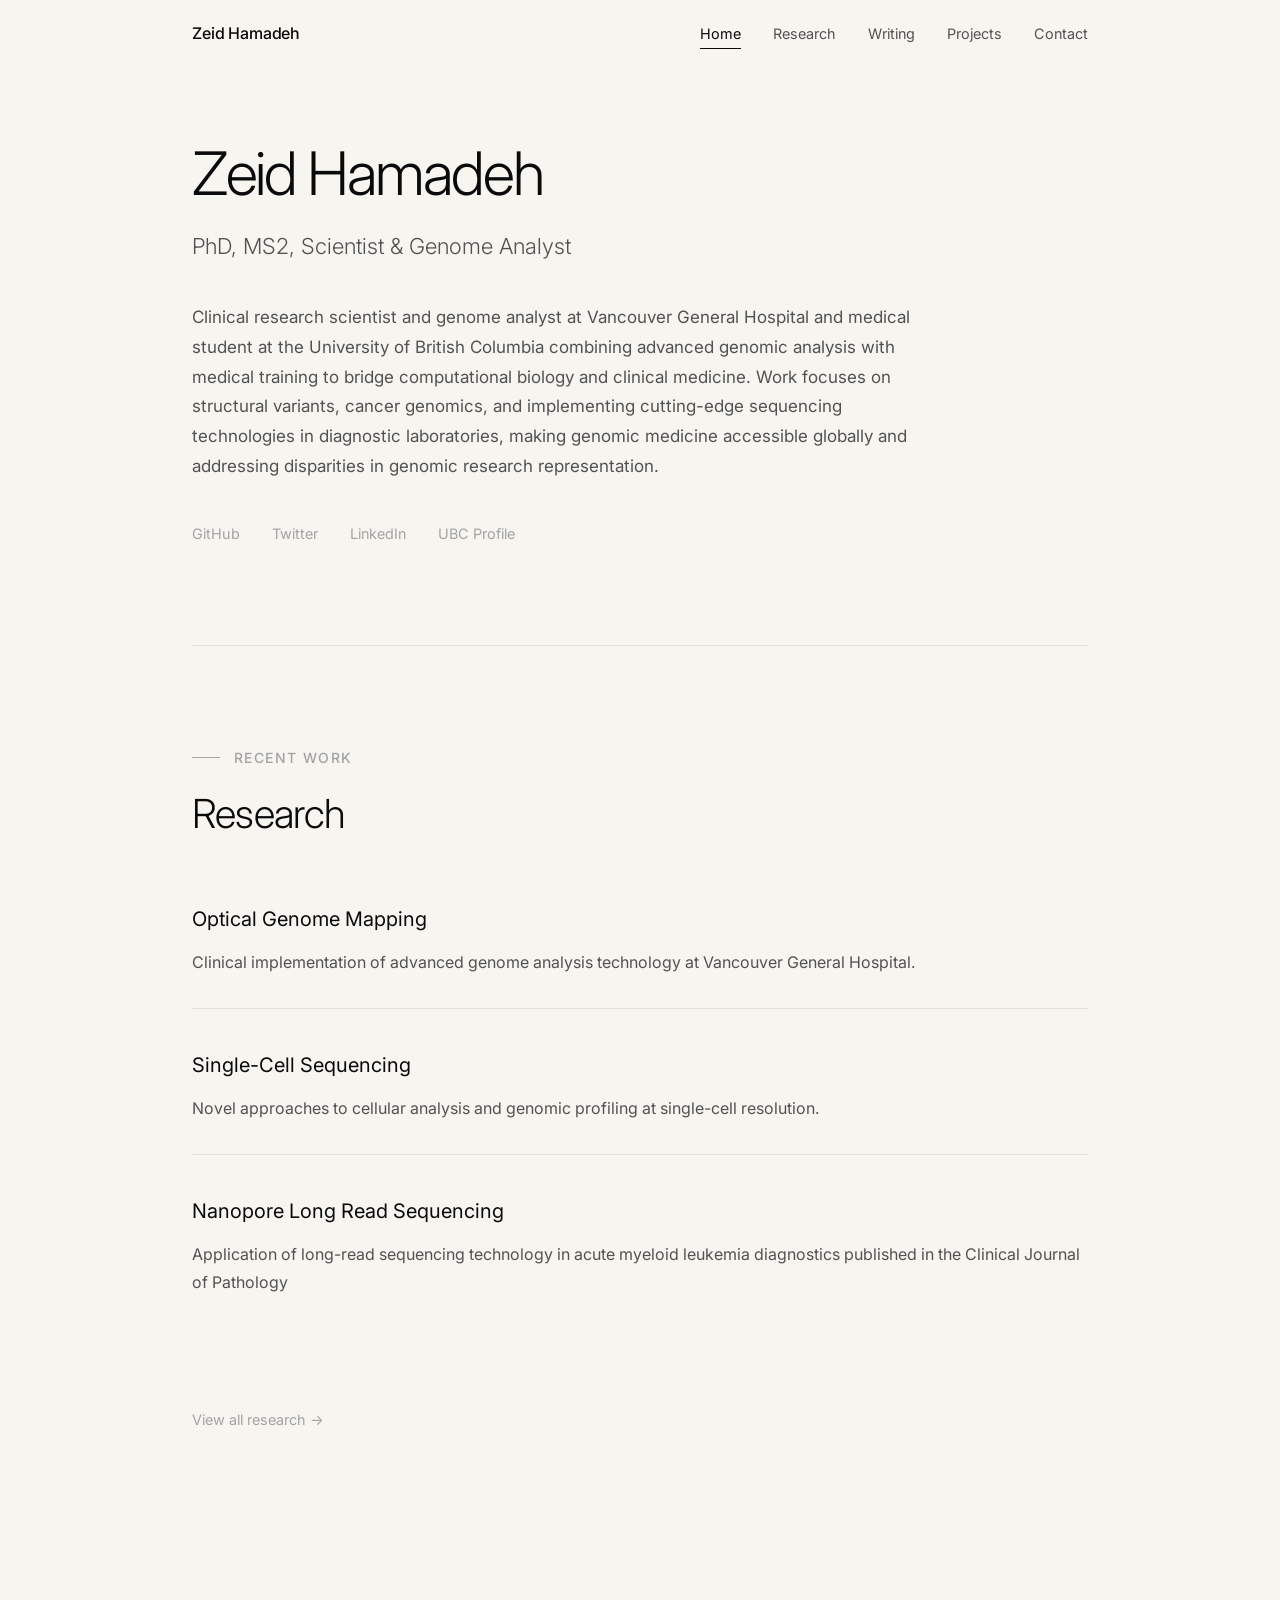
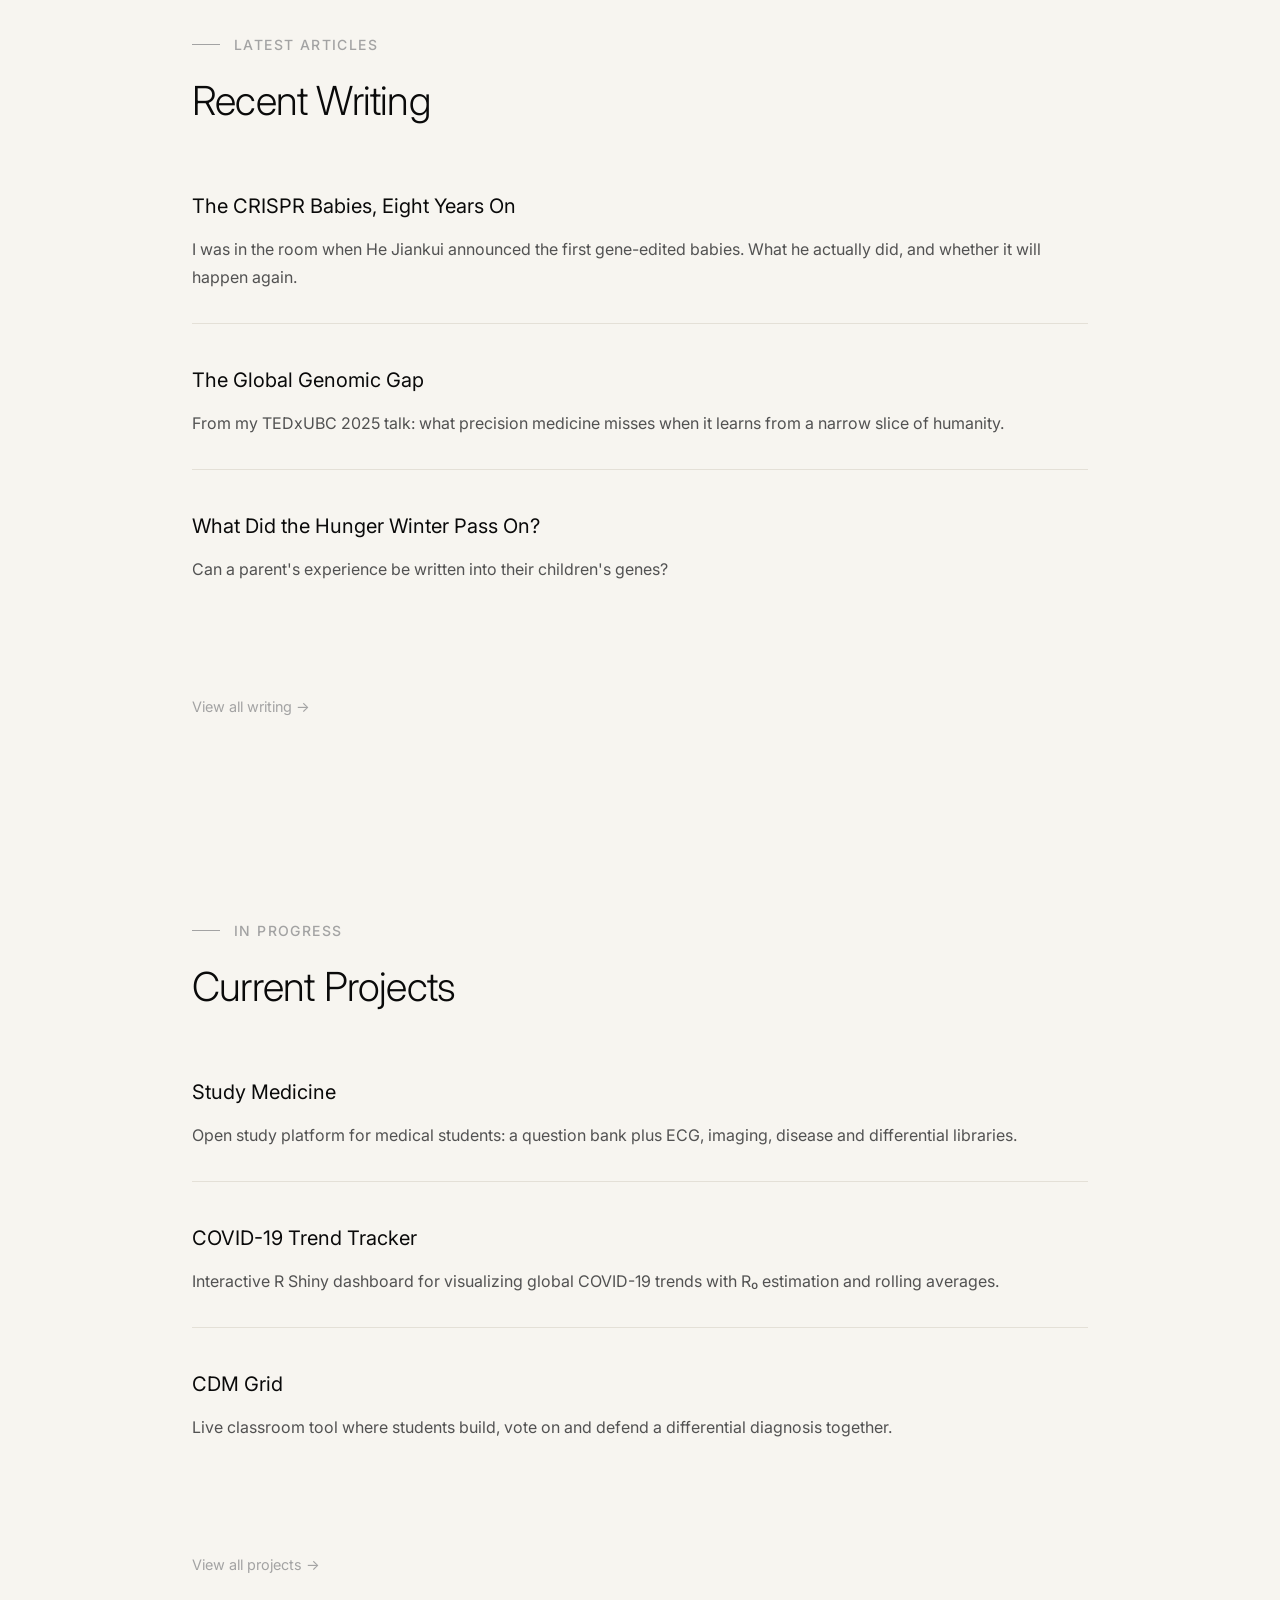
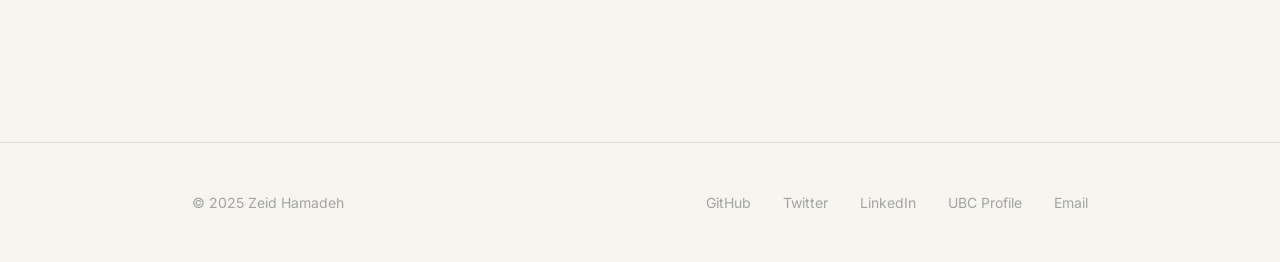
==== commit f0052cd7: "Full nav on every page and warm off-white background - Every page now has Home, Research, Writing, P" ====
--- a/index.html
+++ b/index.html
@@ -24,9 +24,9 @@
             --text-primary: #0a0a0a;
             --text-secondary: #525252;
             --text-tertiary: #a3a3a3;
-            --border: #e5e5e5;
-            --bg: #ffffff;
-            --bg-secondary: #fafafa;
+            --border: #e4e0d7;
+            --bg: #f7f5f0;
+            --bg-secondary: #efece5;
             --accent: #0a0a0a;
         }
 
@@ -52,7 +52,7 @@
             position: fixed;
             top: 0;
             width: 100%;
-            background: rgba(255, 255, 255, 0.9);
+            background: rgba(247, 245, 240, 0.88);
             backdrop-filter: blur(20px);
             border-bottom: 1px solid var(--border);
             z-index: 1000;
@@ -418,6 +418,10 @@
             .nav-container {
                 flex-direction: column;
                 gap: 1rem;
+            }
+
+            .nav-links {
+                gap: 1.25rem;
             }
 
             .hero h1 {
@@ -760,7 +764,7 @@
                 <a href="https://twitter.com/hamadeh_zeid" target="_blank">Twitter</a>
                 <a href="https://www.linkedin.com/in/zeid-hamadeh-0aa0a4137/" target="_blank">LinkedIn</a>
                 <a href="https://pathology.ubc.ca/2024/02/27/hamadeh-zeid/" target="_blank">UBC Profile</a>
-                <a href="mailto:zeid.hamadeh@vch.ca">Email</a>
+                <a href="mailto:zeid.hamadeh@ubc.ca">Email</a>
             </div>
         </div>
     </footer>
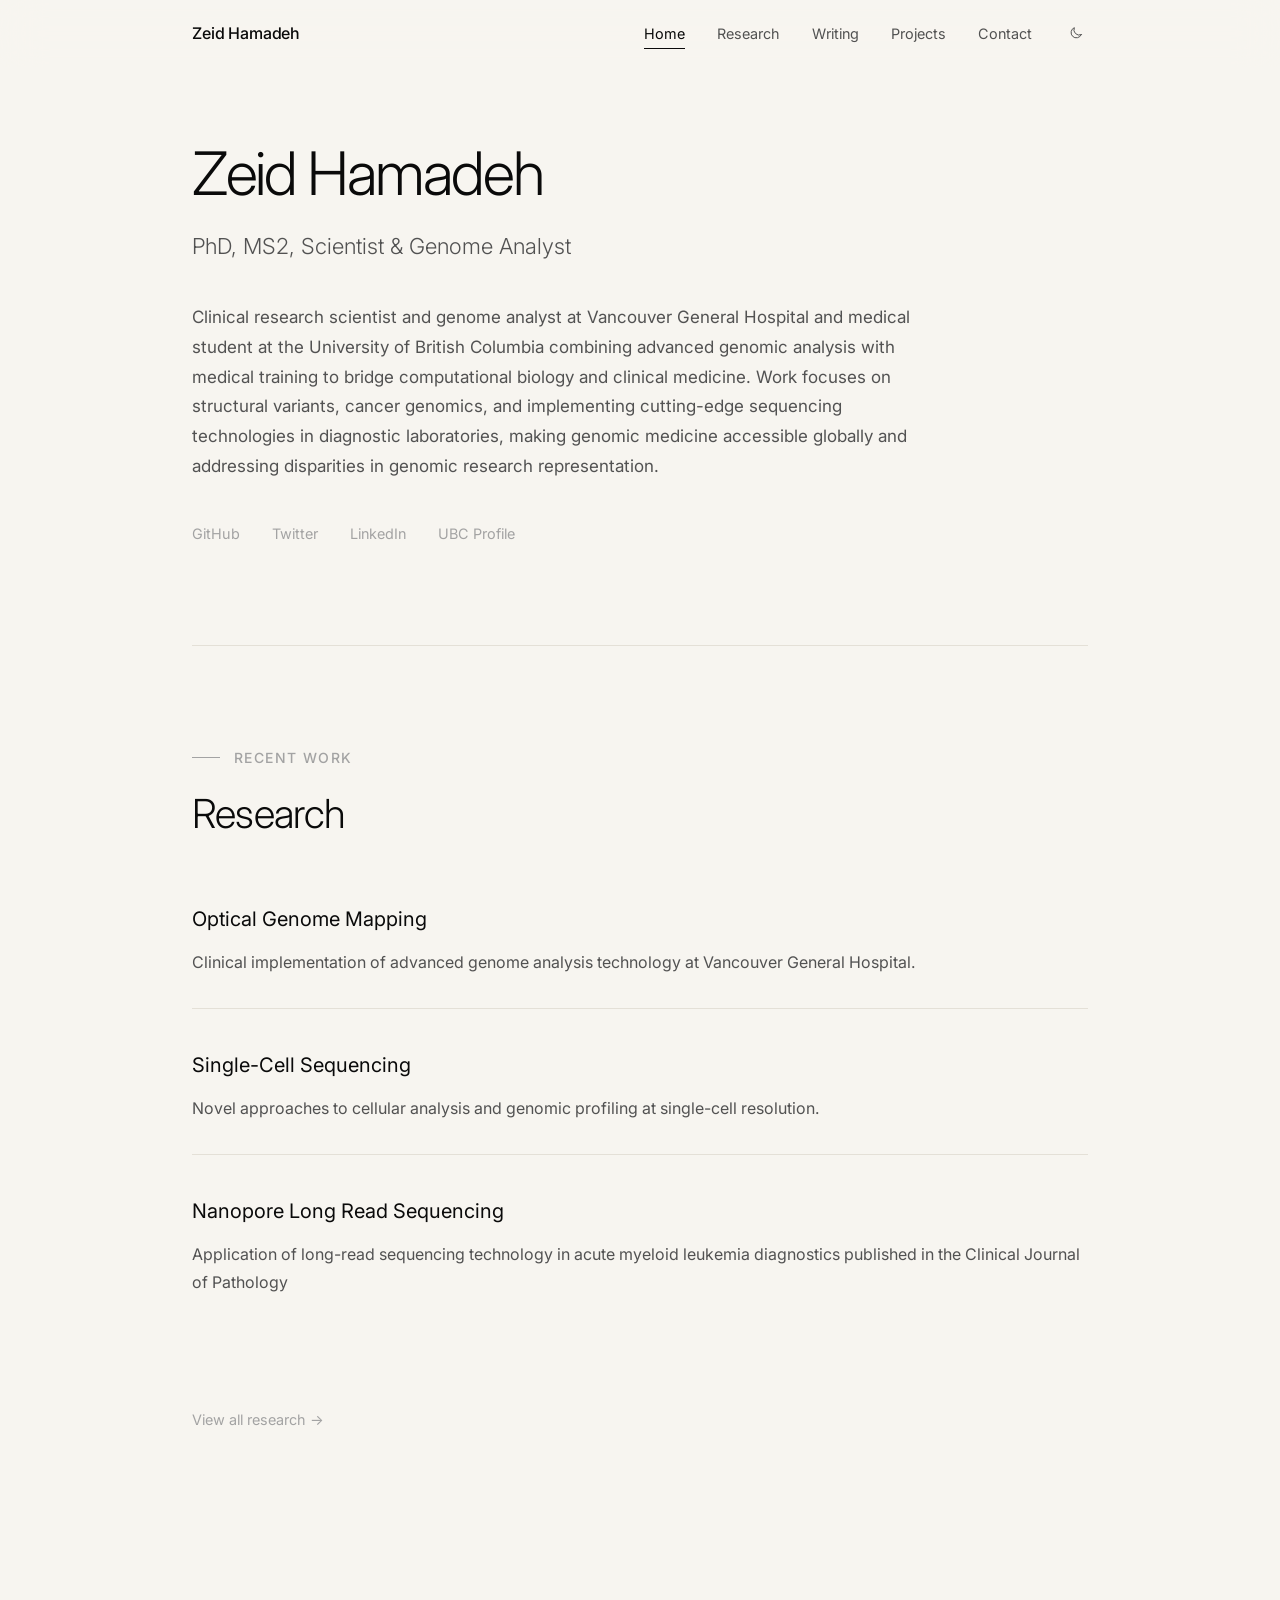
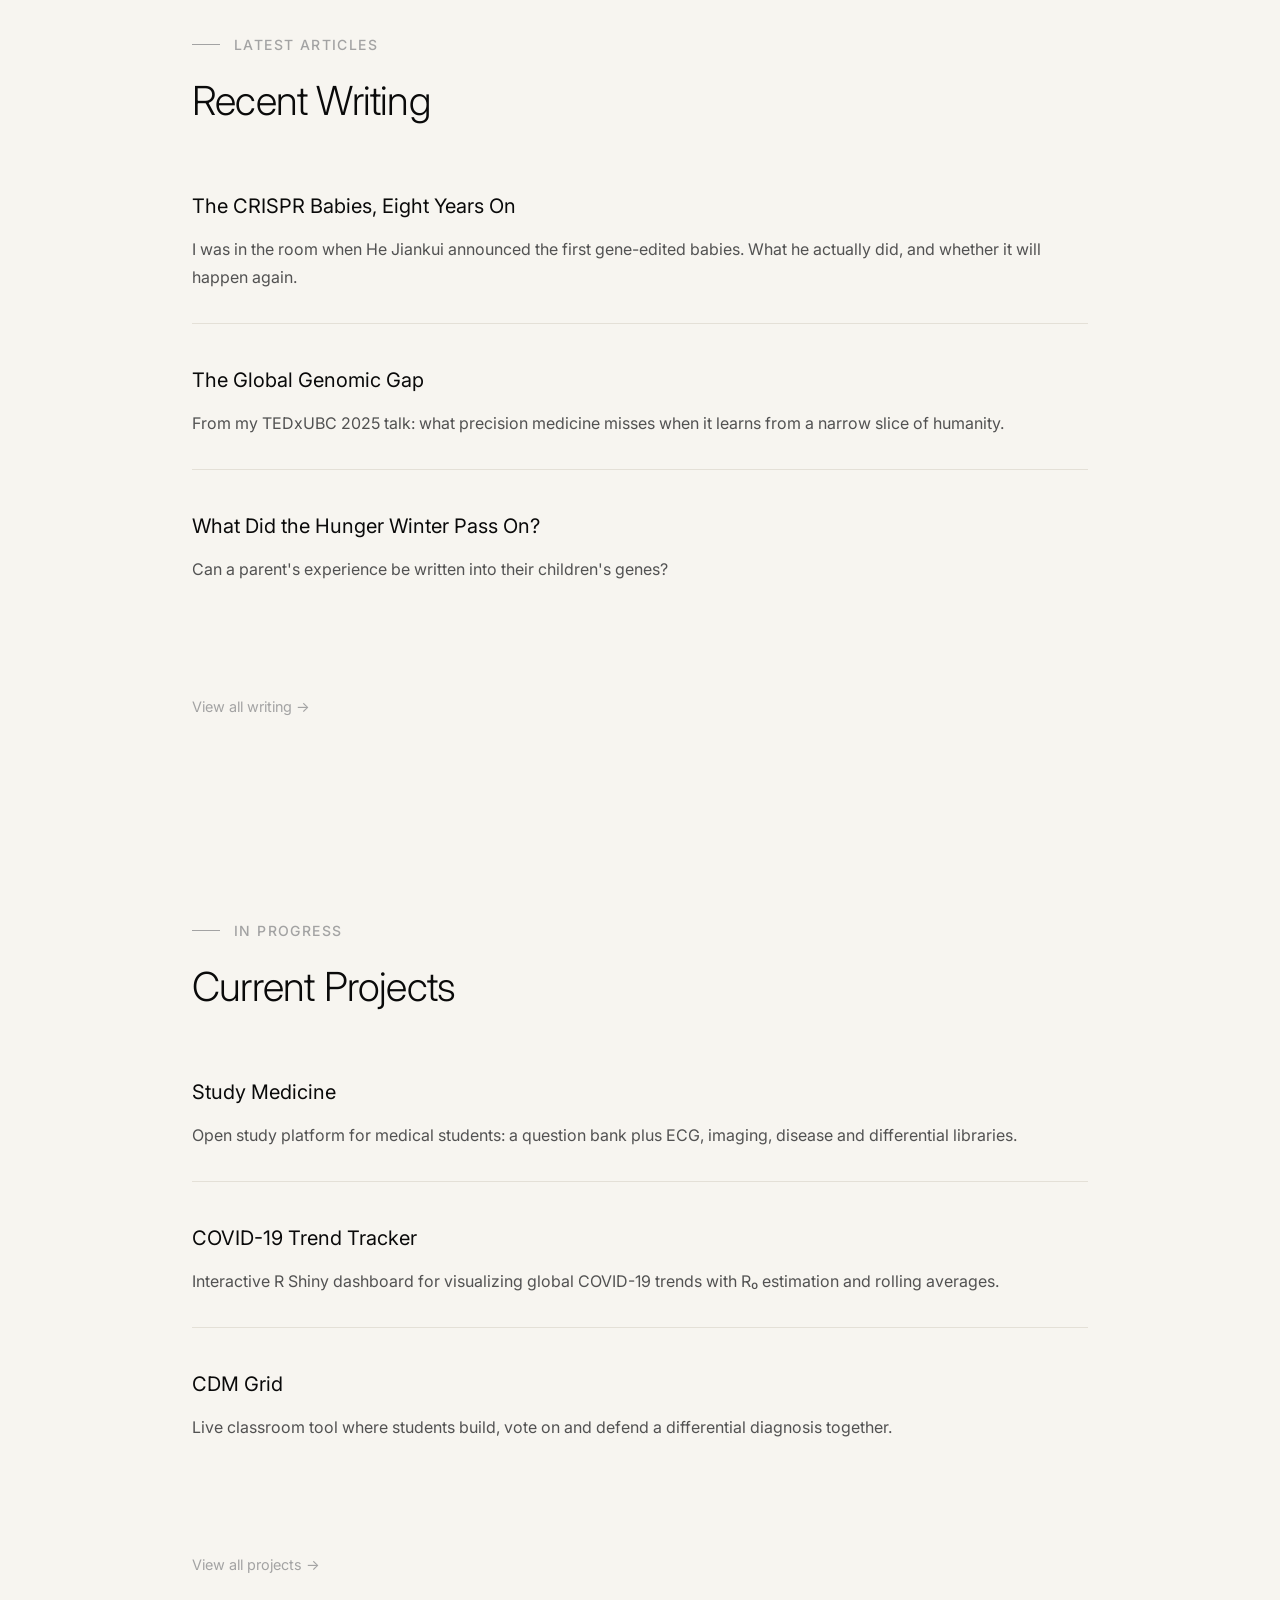
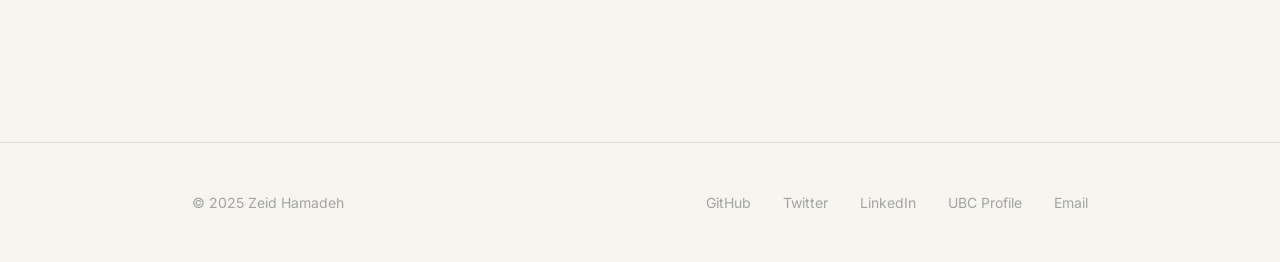
==== commit 43db19dc: "Add dark mode toggle to the nav - assets/css/theme.css: dark palette applied via :root[data-theme="d" ====
--- a/index.html
+++ b/index.html
@@ -11,6 +11,8 @@
     <link href="https://fonts.googleapis.com/css2?family=Inter:wght@300;400;500;600&display=swap" rel="stylesheet">
     <link rel="icon" type="image/x-icon" href="image/favicon.ico">
     <link rel="stylesheet" href="assets/css/motion.css">
+    <link rel="stylesheet" href="assets/css/theme.css">
+    <script src="assets/js/theme.js"></script>
     <script src="assets/js/motion.js" defer></script>
 
     <style>
--- a/assets/css/theme.css
+++ b/assets/css/theme.css
@@ -0,0 +1,88 @@
+/* Dark theme — shared by every page.
+   theme.js sets data-theme on <html> before first paint. :root[data-theme]
+   outranks each page's own :root block, so the palette swaps everywhere. */
+
+:root[data-theme="dark"] {
+    --text-primary: #ecebe7;
+    --text-secondary: #a9a7a1;
+    --text-tertiary: #6f6d68;
+    --border: #2b2a27;
+    --bg: #141413;
+    --bg-secondary: #1c1b19;
+    --accent: #ecebe7;
+    color-scheme: dark;
+}
+
+/* Pages hard-code these, so they need their own overrides */
+:root[data-theme="dark"] nav {
+    background: rgba(20, 20, 19, 0.85);
+}
+
+:root[data-theme="dark"] .box,
+:root[data-theme="dark"] .note {
+    background-color: var(--bg-secondary);
+}
+
+:root[data-theme="dark"] .device-phone {
+    box-shadow: 0 24px 48px -16px rgba(0, 0, 0, 0.6), 0 0 0 1px rgba(255, 255, 255, 0.1);
+}
+
+/* Soften bright screenshots and figures a touch on a dark page */
+:root[data-theme="dark"] .project-media img,
+:root[data-theme="dark"] .figure img {
+    filter: brightness(0.92);
+}
+
+/* Fade colours only while switching, so page loads stay instant */
+.theme-switching,
+.theme-switching * {
+    transition: background-color 0.35s ease, color 0.35s ease, border-color 0.35s ease !important;
+}
+
+/* Nav toggle: an icon that sits with the links */
+.theme-toggle {
+    display: inline-flex;
+    align-items: center;
+    justify-content: center;
+    width: 1.5rem;
+    height: 1.5rem;
+    padding: 0;
+    border: none;
+    background: none;
+    color: var(--text-secondary);
+    cursor: pointer;
+    transition: color 0.2s ease, transform 0.5s cubic-bezier(0.22, 1, 0.36, 1);
+}
+
+.theme-toggle:hover {
+    color: var(--text-primary);
+    transform: rotate(-20deg);
+}
+
+.theme-toggle:focus-visible {
+    outline: 1px solid var(--text-primary);
+    outline-offset: 3px;
+    border-radius: 50%;
+}
+
+.theme-toggle svg {
+    width: 1rem;
+    height: 1rem;
+}
+
+.nav-links li.theme-item {
+    display: flex;
+    align-items: center;
+}
+
+/* Six nav items on a phone: tighten spacing so they fit in one row */
+@media (max-width: 768px) {
+    .nav-container {
+        padding-left: 1rem;
+        padding-right: 1rem;
+    }
+
+    .nav-links {
+        gap: 1rem;
+    }
+}
